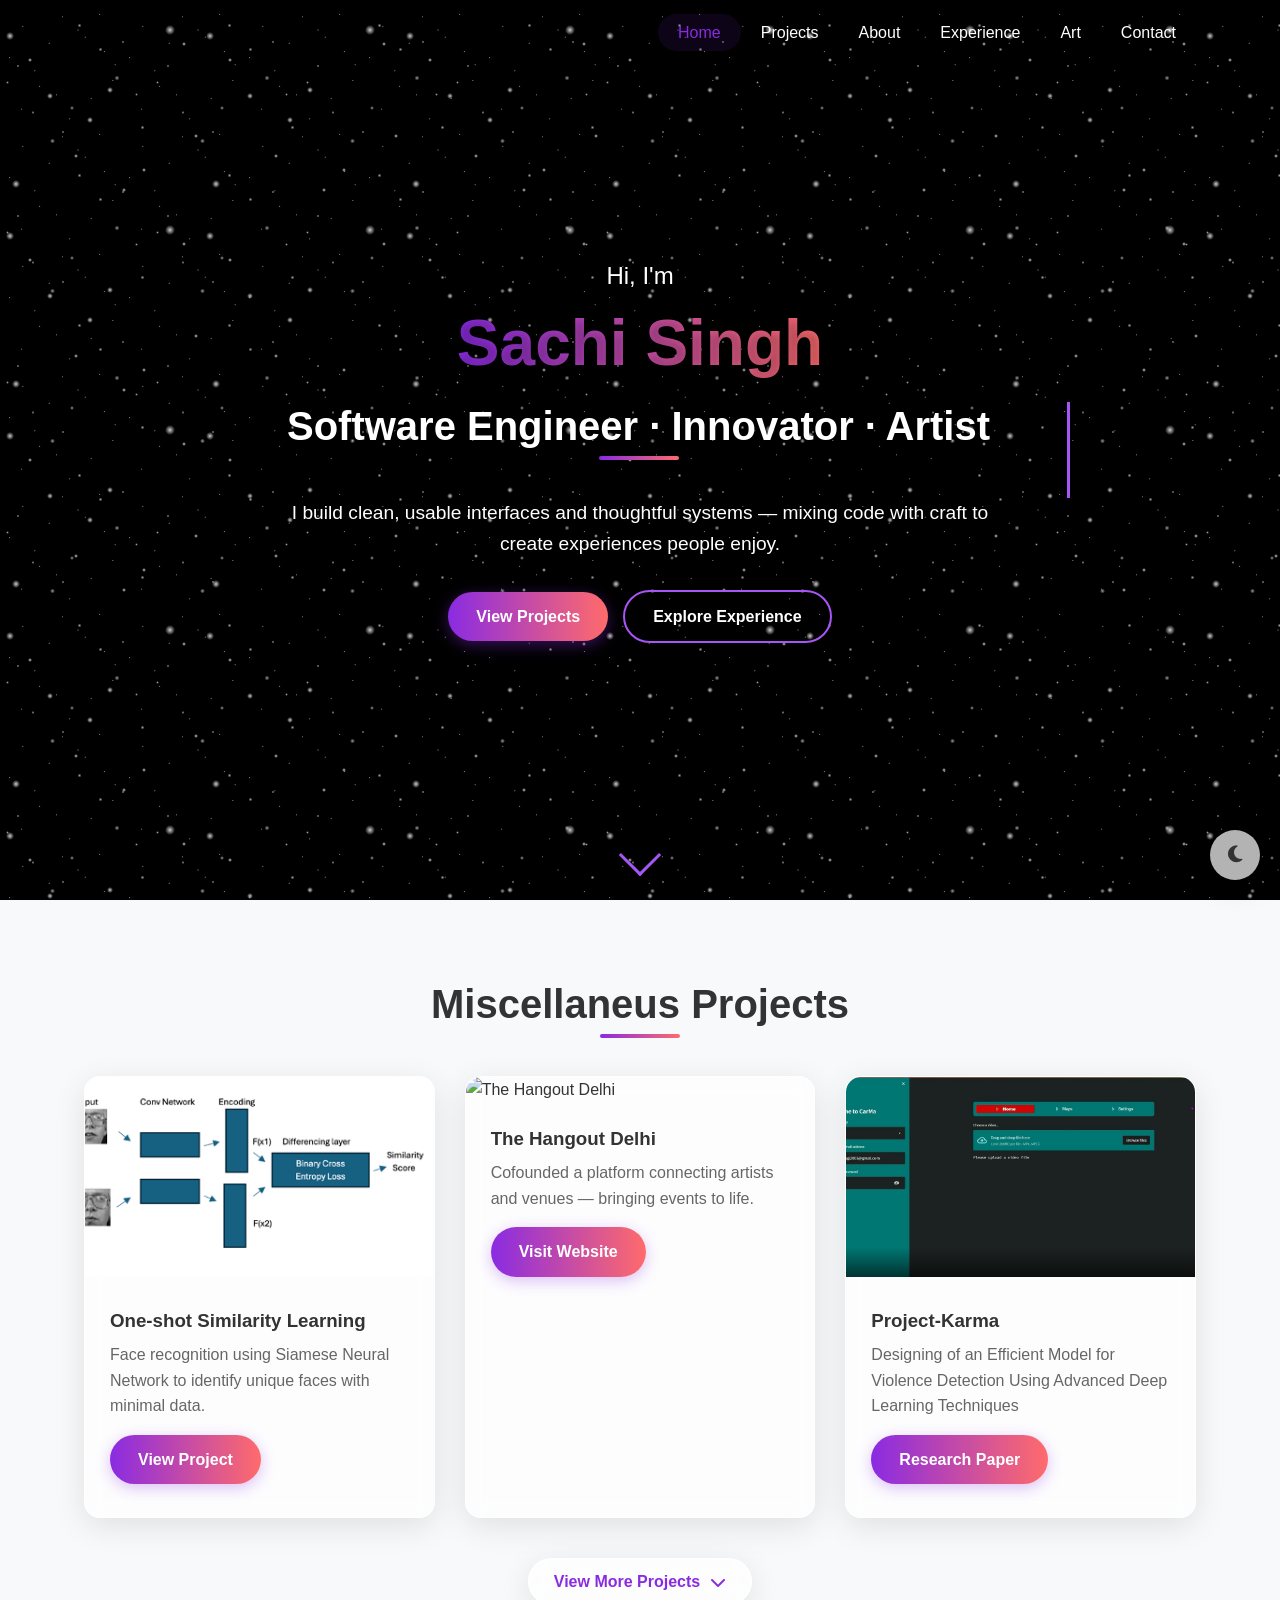
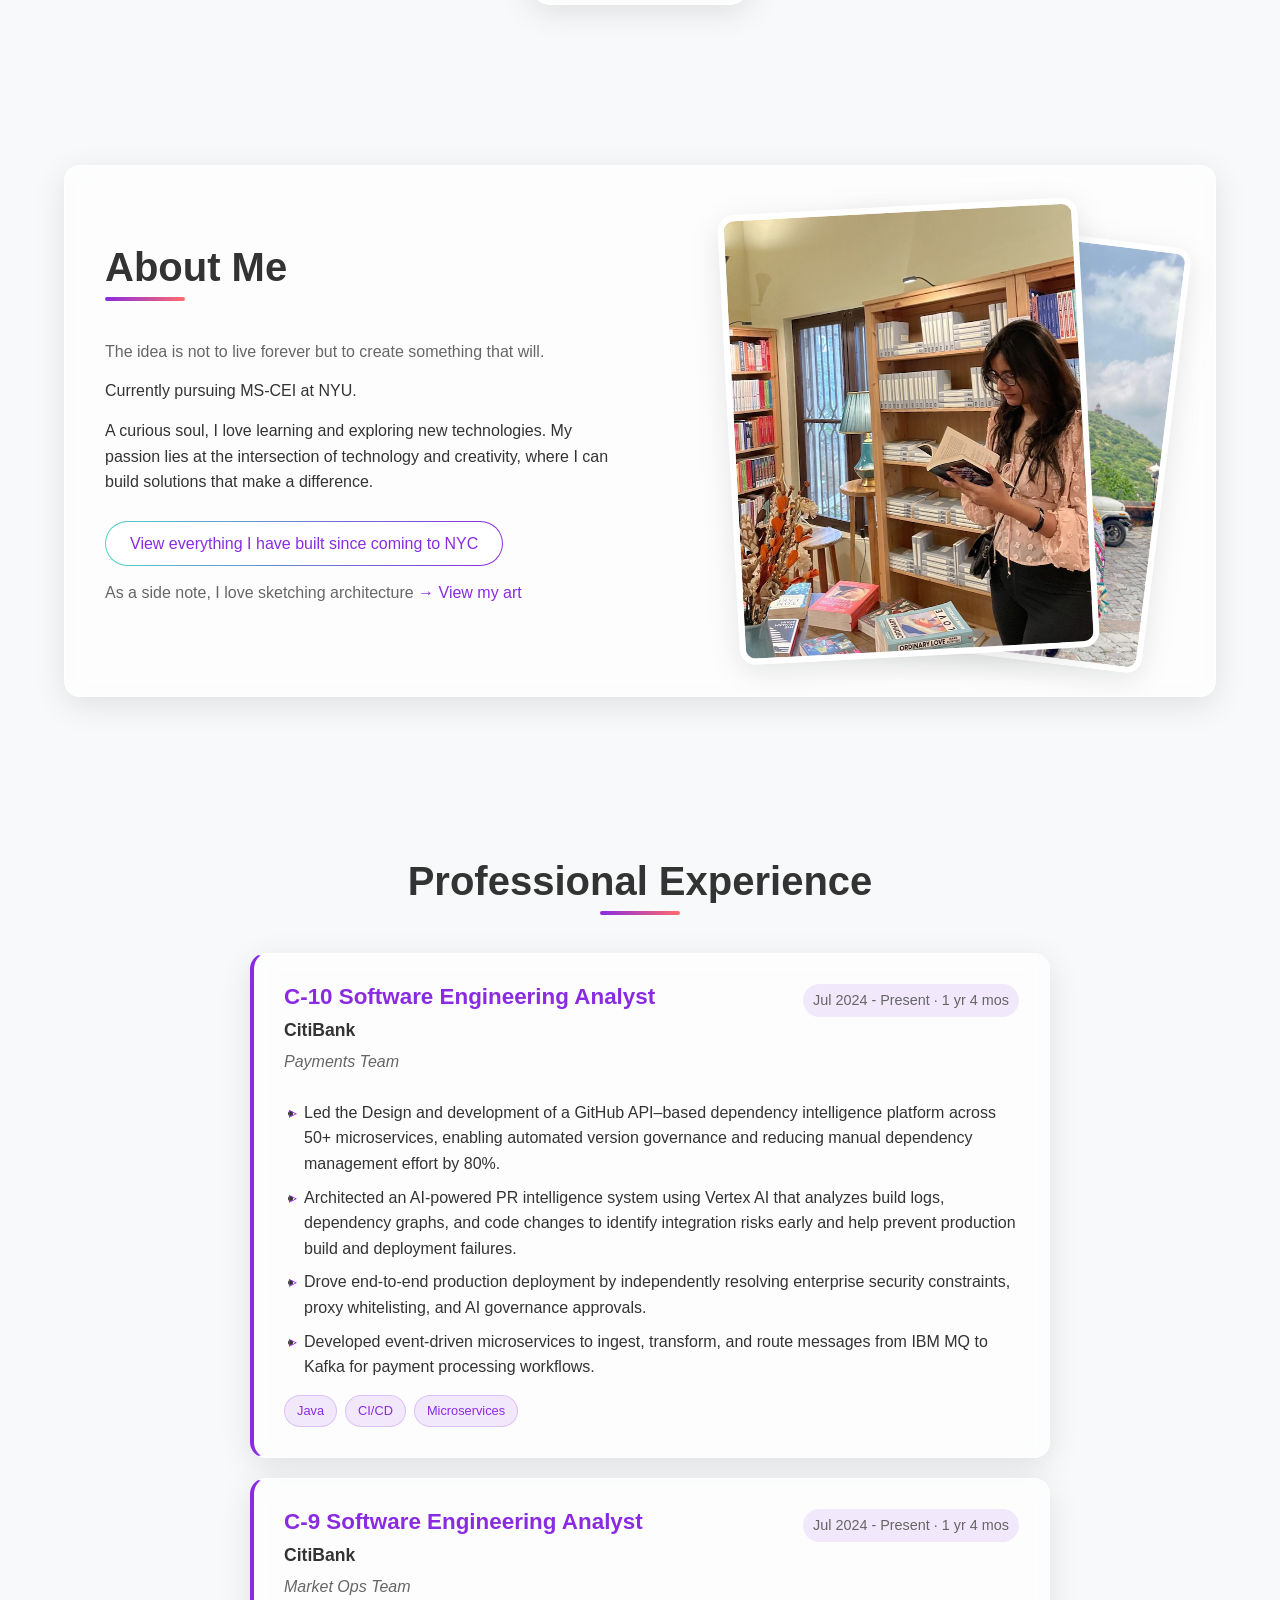
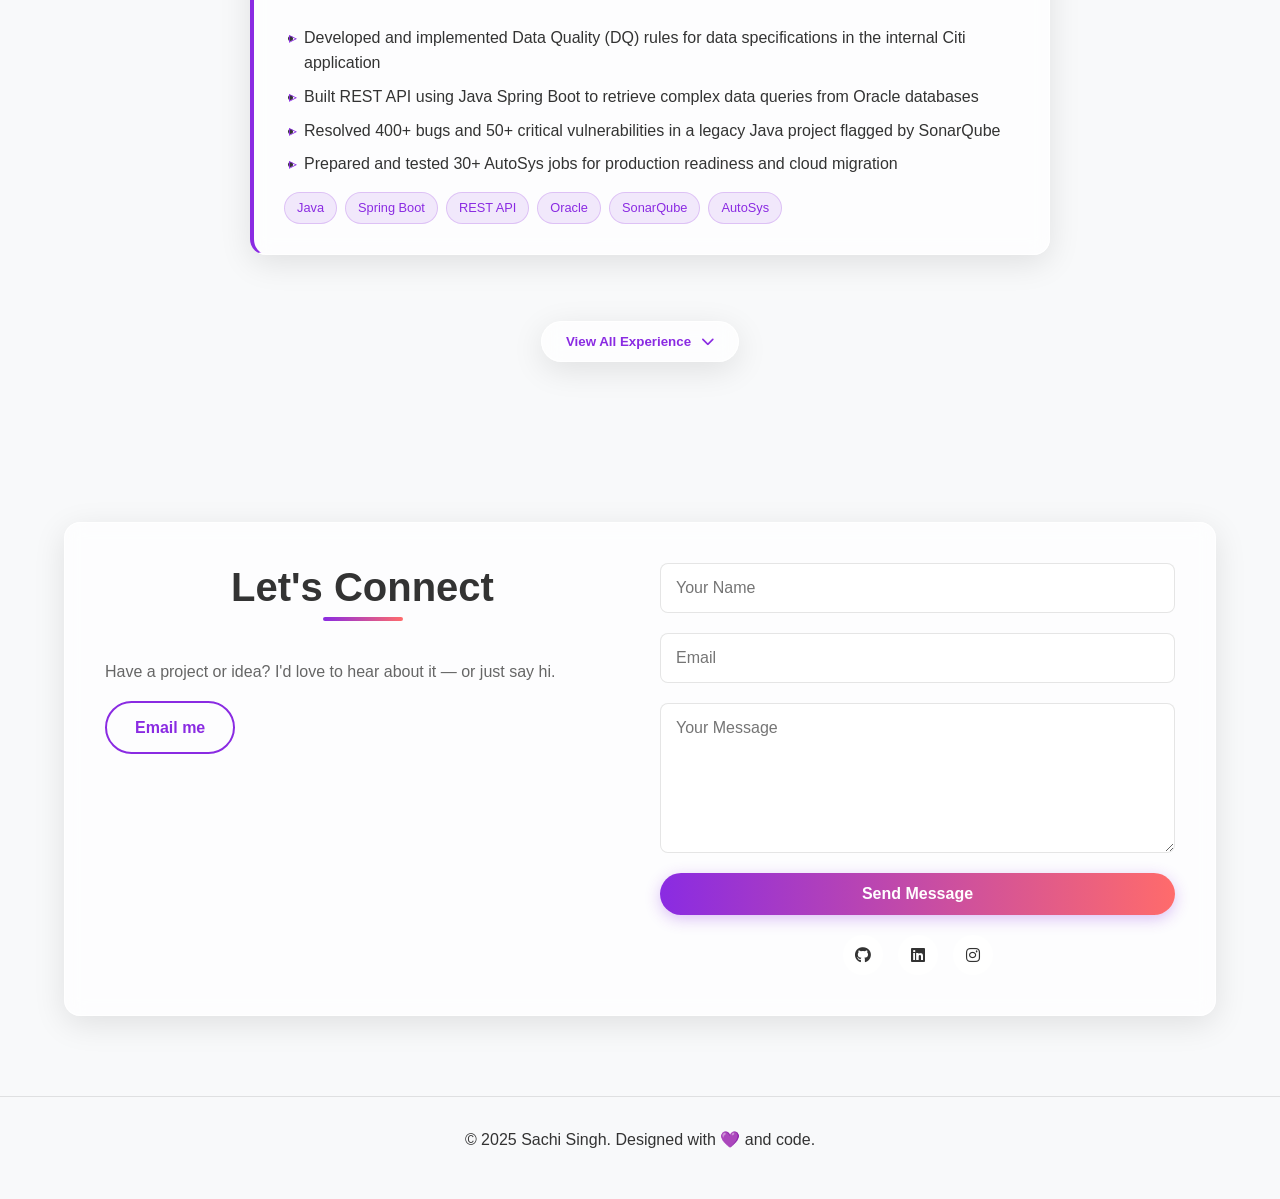
==== index.html @ 417176a1 "About photos: remove shuffle Co-Authored-By: Claude Opus 5.5 <noreply@anthropic.com> Claude-Session:" ====
<!DOCTYPE html>
<html lang="en">
<head>
  <meta charset="UTF-8" />
  <meta name="viewport" content="width=device-width, initial-scale=1.0" />
  <title>Sachi Singh | Portfolio</title>
  <link rel="stylesheet" href="https://cdnjs.cloudflare.com/ajax/libs/font-awesome/6.4.0/css/all.min.css" />
  <style>/* Base Styles */
    :root {
        --primary: #8a2be2;
        --primary-light: #a855f7;
        --secondary: #ff6b6b;
        --secondary-light: #ff8e8e;
        --light: #ffffff;
        --light-gray: #f8f9fa;
        --gray: #6c757d;
        --dark: #343a40;
        --darker: #212529;
        --glass: rgba(255, 255, 255, 0.7);
        --glass-border: rgba(255, 255, 255, 0.9);
        --shadow: 0 8px 32px rgba(0, 0, 0, 0.1);
        --text: #333333;
        --text-light: #666666;
      }
      
      * {
        margin: 0;
        padding: 0;
        box-sizing: border-box;
        font-family: 'Segoe UI', Tahoma, Geneva, Verdana, sans-serif;
      }
      
      html {
        scroll-behavior: smooth;
      }
      
      body {
        background-color: var(--light-gray);
        color: var(--text);
        line-height: 1.6;
        overflow-x: hidden;
        transition: background-color 0.5s ease;
      }
      
      .container {
        width: 90%;
        max-width: 1200px;
        margin: 0 auto;
        padding: 0 20px;
      }
      
      .section {
        padding: 80px 0;
      }
      
      h1, h2, h3 {
        font-weight: 700;
        line-height: 1.2;
        margin-bottom: 1rem;
      }
      
      h1 {
        font-size: 3.5rem;
      }
      
      h2 {
        font-size: 2.5rem;
        text-align: center;
        margin-bottom: 3rem;
        position: relative;
      }
      
      h2::after {
        content: '';
        position: absolute;
        bottom: -10px;
        left: 50%;
        transform: translateX(-50%);
        width: 80px;
        height: 4px;
        background: linear-gradient(90deg, var(--primary), var(--secondary));
        border-radius: 2px;
      }
      
      p {
        margin-bottom: 1rem;
      }
      
      .muted {
        color: var(--text-light);
      }
      
      .small {
        font-size: 1rem;
      }
      
      .short {
        max-width: 600px;
      }
      
      .highlight {
        color: var(--primary);
        background: linear-gradient(90deg, var(--primary), var(--secondary));
        -webkit-background-clip: text;
        -webkit-text-fill-color: transparent;
      }
      
      .glass {
        background: var(--glass);
        backdrop-filter: blur(10px);
        border: 1px solid var(--glass-border);
        border-radius: 16px;
        box-shadow: var(--shadow);
      }
      
      /* Buttons */
      .btn {
        display: inline-block;
        padding: 12px 28px;
        border-radius: 50px;
        text-decoration: none;
        font-weight: 600;
        transition: all 0.3s ease;
        cursor: pointer;
        border: none;
        font-size: 1rem;
        text-align: center;
      }
      
      .btn-primary {
        background: linear-gradient(90deg, var(--primary), var(--secondary));
        color: white;
        box-shadow: 0 4px 15px rgba(138, 43, 226, 0.3);
      }
      
      .btn-primary:hover {
        transform: translateY(-3px);
        box-shadow: 0 8px 20px rgba(138, 43, 226, 0.4);
      }
      
      .btn-outline {
        background: transparent;
        color: var(--primary);
        border: 2px solid var(--primary);
      }
      
      .btn-outline:hover {
        background: var(--primary);
        color: white;
        transform: translateY(-3px);
      }
      
      .glow {
        position: relative;
        overflow: hidden;
      }
      
      .glow::before {
        content: '';
        position: absolute;
        top: 0;
        left: -100%;
        width: 100%;
        height: 100%;
        background: linear-gradient(90deg, transparent, rgba(255, 255, 255, 0.4), transparent);
        transition: left 0.5s;
      }
      
      .glow:hover::before {
        left: 100%;
      }
      
      /* Navbar */
      .navbar {
        position: fixed;
        top: 0;
        left: 0;
        width: 100%;
        z-index: 1000;
        padding: 20px 0;
        transition: all 0.3s ease;
        background: white
        backdrop-filter: blur(10px);
      }
      
      .navbar.scrolled {
        background: rgba(255, 255, 255, 0.95);
        padding: 15px 0;
        box-shadow: 0 5px 20px rgba(0, 0, 0, 0.1);
      }
      
      .navbar-container {
        display: flex;
        justify-content: flex-end;
        align-items: center;
      }
      
      .nav-menu {
        display: flex;
        list-style: none;
      }
      
      .nav-link {
        color: white;
        text-decoration: none;
        padding: 10px 20px;
        border-radius: 50px;
        transition: all 0.3s ease;
        font-weight: 500;
      }
      
      .nav-link:hover, .nav-link.active {
        color: var(--primary);
        background: rgba(138, 43, 226, 0.1);
      }
      
      .hamburger {
        display: none;
        background: none;
        border: none;
        color: var(--text);
        font-size: 1.5rem;
        cursor: pointer;
      }
      
      /* Hero Section with Starry Background */
      .hero {
        height: 100vh;
        display: flex;
        align-items: center;
        justify-content: center;
        position: relative;
        overflow: hidden;
        background: black;
        color: white;
      }
      
      /* Stars container */
      .stars {
        position: absolute;
        top: 0;
        left: 0;
        width: 100%;
        height: 100%;
        z-index: 1;
        pointer-events: none;
      }
      
      /* Star layers for depth */
      .stars-1, .stars-2, .stars-3 {
        position: absolute;
        top: 0;
        left: 0;
        width: 100%;
        height: 100%;
        background-repeat: repeat;
        background-position: 0 0;
      }
      
      /* Layer 1 - Large stars, slow drift */
      .stars-1 {
        background-image: 
          radial-gradient(2px 2px at 15% 30%, #fff, rgba(0,0,0,0)),
          radial-gradient(3px 3px at 45% 60%, #fff, rgba(0,0,0,0)),
          radial-gradient(2px 2px at 72% 85%, #fff, rgba(0,0,0,0)),
          radial-gradient(4px 4px at 8% 92%, #fff, rgba(0,0,0,0)),
          radial-gradient(2px 2px at 92% 22%, #fff, rgba(0,0,0,0)),
          radial-gradient(3px 3px at 55% 45%, #fff, rgba(0,0,0,0)),
          radial-gradient(2px 2px at 38% 78%, #fff, rgba(0,0,0,0)),
          radial-gradient(5px 5px at 85% 15%, #fff, rgba(0,0,0,0)),
          radial-gradient(2px 2px at 62% 95%, #fff, rgba(0,0,0,0)),
          radial-gradient(3px 3px at 25% 48%, #fff, rgba(0,0,0,0)),
          radial-gradient(2px 2px at 98% 68%, #fff, rgba(0,0,0,0)),
          radial-gradient(4px 4px at 5% 18%, #fff, rgba(0,0,0,0));
        background-size: 200px 200px;
        animation: drift 60s linear infinite;
        opacity: 0.8;
      }
      
      /* Layer 2 - Medium stars, opposite drift */
      .stars-2 {
        background-image: 
          radial-gradient(1.5px 1.5px at 22% 75%, #fff, rgba(0,0,0,0)),
          radial-gradient(2px 2px at 67% 33%, #fff, rgba(0,0,0,0)),
          radial-gradient(1.5px 1.5px at 42% 88%, #fff, rgba(0,0,0,0)),
          radial-gradient(2.5px 2.5px at 78% 52%, #fff, rgba(0,0,0,0)),
          radial-gradient(1.5px 1.5px at 12% 44%, #fff, rgba(0,0,0,0)),
          radial-gradient(2px 2px at 53% 17%, #fff, rgba(0,0,0,0)),
          radial-gradient(1.5px 1.5px at 91% 63%, #fff, rgba(0,0,0,0)),
          radial-gradient(2.5px 2.5px at 35% 94%, #fff, rgba(0,0,0,0)),
          radial-gradient(1.5px 1.5px at 82% 28%, #fff, rgba(0,0,0,0)),
          radial-gradient(2px 2px at 48% 72%, #fff, rgba(0,0,0,0)),
          radial-gradient(1.5px 1.5px at 5% 55%, #fff, rgba(0,0,0,0)),
          radial-gradient(2px 2px at 95% 85%, #fff, rgba(0,0,0,0));
        background-size: 150px 150px;
        animation: driftReverse 80s linear infinite;
        opacity: 0.6;
      }
      
      /* Layer 3 - Tiny stars, twinkling */
      .stars-3 {
        background-image: 
          radial-gradient(1px 1px at 65% 25%, #fff, rgba(0,0,0,0)),
          radial-gradient(1px 1px at 33% 72%, #fff, rgba(0,0,0,0)),
          radial-gradient(1px 1px at 87% 43%, #fff, rgba(0,0,0,0)),
          radial-gradient(1px 1px at 18% 91%, #fff, rgba(0,0,0,0)),
          radial-gradient(1px 1px at 52% 14%, #fff, rgba(0,0,0,0)),
          radial-gradient(1px 1px at 94% 67%, #fff, rgba(0,0,0,0)),
          radial-gradient(1px 1px at 41% 36%, #fff, rgba(0,0,0,0)),
          radial-gradient(1px 1px at 76% 82%, #fff, rgba(0,0,0,0)),
          radial-gradient(1px 1px at 29% 59%, #fff, rgba(0,0,0,0)),
          radial-gradient(1px 1px at 83% 12%, #fff, rgba(0,0,0,0)),
          radial-gradient(1px 1px at 8% 48%, #fff, rgba(0,0,0,0)),
          radial-gradient(1px 1px at 58% 99%, #fff, rgba(0,0,0,0)),
          radial-gradient(1px 1px at 71% 31%, #fff, rgba(0,0,0,0)),
          radial-gradient(1px 1px at 96% 54%, #fff, rgba(0,0,0,0)),
          radial-gradient(1px 1px at 47% 79%, #fff, rgba(0,0,0,0)),
          radial-gradient(1px 1px at 19% 22%, #fff, rgba(0,0,0,0));
        background-size: 120px 120px;
        animation: twinkle 3s ease-in-out infinite alternate, drift 100s linear infinite;
        opacity: 0.5;
      }
      
      /* Drift animations */
      @keyframes drift {
        from {
          background-position: 0 0;
        }
        to {
          background-position: 200px 200px;
        }
      }
      
      @keyframes driftReverse {
        from {
          background-position: 0 0;
        }
        to {
          background-position: -150px -150px;
        }
      }
      
      @keyframes twinkle {
        0% {
          opacity: 0.3;
        }
        100% {
          opacity: 0.9;
        }
      }
      
      .hero-inner {
        text-align: center;
        position: relative;
        z-index: 3;
        max-width: 900px;
        color: white;
      }
      
      .hero-sub {
        font-size: 1.5rem;
        margin-bottom: 10px;
        opacity: 0;
        animation: fadeInUp 1s ease 0.5s forwards;
        color: white;
        text-shadow: 0 2px 10px rgba(0, 0, 0, 0.3);
      }
      
      .hero-title {
        font-size: 4rem;
        margin-bottom: 20px;
        opacity: 0;
        animation: fadeInUp 1s ease 0.8s forwards;
        color: white;
        text-shadow: 0 2px 10px rgba(0, 0, 0, 0.3);
      }
      
      .hero-desc {
        font-size: 1.2rem;
        max-width: 700px;
        margin: 0 auto 30px;
        opacity: 0;
        animation: fadeInUp 1s ease 1.1s forwards;
        color: white;
        text-shadow: 0 2px 10px rgba(0, 0, 0, 0.3);
      }
      
      .hero-actions {
        display: flex;
        gap: 15px;
        align-items: center;
        justify-content: center;
        margin-top: 30px;
        opacity: 0;
        animation: fadeInUp 1s ease 1.4s forwards;
      }
      
      .typewriter {
        overflow: hidden;
        border-right: 3px solid var(--primary-light);
        white-space: nowrap;
        margin: 0 auto;
        animation: typing 3.5s steps(40, end), blink-caret 0.75s step-end infinite;
      }
      
      @keyframes typing {
        from { width: 0 }
        to { width: 100% }
      }
      
      @keyframes blink-caret {
        from, to { border-color: transparent }
        50% { border-color: var(--primary-light) }
      }
      
      @keyframes fadeInUp {
        from {
          opacity: 0;
          transform: translateY(30px);
        }
        to {
          opacity: 1;
          transform: translateY(0);
        }
      }
      
      .scroll-arrow {
        position: absolute;
        bottom: 30px;
        left: 50%;
        transform: translateX(-50%);
        z-index: 3;
        animation: bounce 2s infinite;
      }
      
      .arrow {
        width: 30px;
        height: 30px;
        border-right: 3px solid var(--primary-light);
        border-bottom: 3px solid var(--primary-light);
        transform: rotate(45deg);
      }
      
      @keyframes bounce {
        0%, 20%, 50%, 80%, 100% {
          transform: translateY(0) translateX(-50%);
        }
        40% {
          transform: translateY(-10px) translateX(-50%);
        }
        60% {
          transform: translateY(-5px) translateX(-50%);
        }
      }
      
      /* Sparkles */
      .sparkle {
        position: absolute;
        width: 6px;
        height: 6px;
        background-color: var(--primary-light);
        border-radius: 50%;
        pointer-events: none;
        opacity: 0;
        box-shadow: 0 0 10px 2px var(--primary-light);
        z-index: 2;
      }
      
      .sparkle.trail {
        width: 4px;
        height: 4px;
        opacity: 0.7;
        transition: all 0.3s ease;
      }
      
      /* Experience Section */
      .experience-section {
        padding: 80px 0;
      }
      
      .experience-container {
        max-width: 800px;
        margin: 0 auto;
      }
      
      .experience-card {
        padding: 30px;
        margin-bottom: 20px;
        transition: all 0.4s ease;
        border-left: 4px solid transparent;
      }
      
      .experience-card.active {
        border-left-color: var(--primary);
        transform: translateX(10px);
      }
      
      .experience-card.hidden {
        max-height: 0;
        opacity: 0;
        overflow: hidden;
        margin-bottom: 0;
        padding-top: 0;
        padding-bottom: 0;
        transform: translateY(-20px);
      }
      
      .experience-header {
        display: flex;
        justify-content: space-between;
        align-items: flex-start;
        margin-bottom: 15px;
      }
      
      .experience-title {
        font-size: 1.4rem;
        margin-bottom: 5px;
        color: var(--primary);
      }
      
      .experience-company {
        font-weight: 600;
        font-size: 1.1rem;
        margin-bottom: 5px;
      }
      
      .experience-date {
        color: var(--text-light);
        font-size: 0.9rem;
        background: rgba(138, 43, 226, 0.1);
        padding: 5px 10px;
        border-radius: 20px;
        white-space: nowrap;
      }
      
      .experience-team {
        font-style: italic;
        color: var(--text-light);
        margin-bottom: 10px;
      }
      
      .experience-details {
        margin-top: 15px;
      }
      
      .experience-details ul {
        padding-left: 20px;
        margin-bottom: 15px;
      }
      
      .experience-details li {
        margin-bottom: 8px;
        position: relative;
      }
      
      .experience-details li::before {
        content: '▹';
        position: absolute;
        left: -15px;
        color: var(--primary);
      }
      
      .experience-skills {
        display: flex;
        flex-wrap: wrap;
        gap: 8px;
        margin-top: 15px;
      }
      
      .skill-tag {
        background: rgba(138, 43, 226, 0.1);
        color: var(--primary);
        padding: 5px 12px;
        border-radius: 20px;
        font-size: 0.8rem;
        font-weight: 500;
        border: 1px solid rgba(138, 43, 226, 0.2);
      }
      
      /* Expand Button */
      .expand-container {
        text-align: center;
        margin-top: 40px;
      }
      
      .expand-btn {
        display: inline-flex;
        align-items: center;
        gap: 10px;
        background: var(--glass);
        backdrop-filter: blur(10px);
        border: 1px solid var(--glass-border);
        border-radius: 50px;
        padding: 12px 24px;
        color: var(--primary);
        font-weight: 600;
        cursor: pointer;
        transition: all 0.3s ease;
        box-shadow: var(--shadow);
      }
      
      .expand-btn:hover {
        transform: translateY(-3px);
        box-shadow: 0 10px 25px rgba(0, 0, 0, 0.15);
      }
      
      .expand-btn i {
        transition: transform 0.3s ease;
      }
      
      .expand-btn.expanded i {
        transform: rotate(180deg);
      }
      
      /* About Section */
      .about-grid {
        display: grid;
        grid-template-columns: 1fr 1fr;
        gap: 40px;
        align-items: center;
        padding: 40px;
      }
      
      .about-text h2 {
        text-align: left;
      }
      
      .about-text h2::after {
        left: 0;
        transform: none;
      }
      
      .skills {
        display: flex;
        flex-wrap: wrap;
        gap: 10px;
        margin-top: 20px;
      }
      
      .about-image {
        text-align: center;
      }
      
      .about-text p { margin-bottom: 14px; }
      .about-actions { margin-top: 26px; }
      .about-nyc { margin-top: 0 !important; color: var(--primary) !important; }
      .about-art { margin-top: 14px; }
      /* fanned photo stack */
      .photo-stack {
        position: relative;
        width: min(100%, 360px);
        aspect-ratio: 4 / 5;
        margin: 0 auto;
      }
      .photo-stack img {
        position: absolute; inset: 0;
        width: 100%; height: 100%; max-width: none;
        object-fit: cover;
        border-radius: 18px;
        border: 6px solid #fff;
        box-shadow: 0 18px 40px -18px rgba(40, 20, 80, .45);
        transform-origin: 50% 90%;
        transition: transform .6s cubic-bezier(.2,.8,.2,1), opacity .4s ease;
      }
      .photo-stack img:nth-last-child(1) { z-index: 3; transform: rotate(-3deg); }
      .photo-stack img:nth-last-child(2) { z-index: 2; transform: translateX(16%) rotate(7deg) scale(.95); }
      .photo-stack img:nth-last-child(3) { z-index: 1; transform: translateX(28%) rotate(14deg) scale(.9); }
      .photo-stack img:nth-last-child(n+4) { opacity: 0; }
      .photo-stack:hover img:nth-last-child(1) { transform: rotate(-1deg) translateY(-4px); }
      #about { overflow-x: clip; }
      @media (max-width: 768px) {
        .photo-stack { width: 72%; margin-left: 8%; }
        .photo-stack img:nth-last-child(2) { transform: translateX(12%) rotate(6deg) scale(.95); }
        .photo-stack img:nth-last-child(3) { transform: translateX(20%) rotate(11deg) scale(.9); }
      }
      @media (prefers-reduced-motion: reduce) { .photo-stack img { transition: none; } }
      .about-image img {
        width: 100%;
        max-width: 400px;
        border-radius: 16px;
        box-shadow: var(--shadow);
      }
      
      /* Projects Section */
      .projects-grid {
        display: grid;
        grid-template-columns: repeat(auto-fill, minmax(350px, 1fr));
        gap: 30px;
        margin-bottom: 40px;
      }
      
      .project-card {
        border-radius: 16px;
        overflow: hidden;
        transition: transform 0.3s ease;
      }
      
      .project-card:hover {
        transform: translateY(-10px);
      }
      
      .project-card img {
        width: 100%;
        height: 200px;
        object-fit: cover;
      }
      
      .project-body {
        padding: 25px;
      }
      
      .project-body h3 {
        margin-bottom: 10px;
      }
      
      .project-card.hidden {
        display: none;
      }
      
      .projects-actions {
        display: flex;
        flex-wrap: wrap;
        justify-content: center;
        align-items: center;
        gap: 16px 20px;
        margin-top: 8px;
      }
      /* same white + purple pill as "View More Projects", with a multicolour outline */
      .nyc-btn {
        display: inline-flex;
        align-items: center;
        gap: 10px;
        padding: 12px 24px;
        border-radius: 50px;
        color: var(--primary);
        font-weight: 400;
        text-decoration: none;
        border: 1.5px solid transparent;
        background:
          linear-gradient(#fff, #fff) padding-box,
          linear-gradient(90deg, #8a2be2, #ff6b9d, #ff8a5c, #ffc94d, #4fd1c5, #8a2be2) border-box;
        background-size: 100% 100%, 300% 100%;
        box-shadow: var(--shadow);
        transition: transform .3s ease, box-shadow .3s ease;
        animation: rainbowEdge 6s linear infinite;
      }
      .projects-actions .expand-btn { font-family: inherit; font-size: 1rem; font-weight: 600; line-height: 1.2; padding: 12px 24px; }
      .projects-actions .expand-btn { border: 2px solid var(--glass-border); }
      .nyc-btn .short { display: none; }
      .about-nyc { margin-top: 24px; font-size: 1rem; line-height: 1.2; font-weight: 400; box-shadow: none; color: #222;
        background: linear-gradient(#fff, #fff) padding-box, linear-gradient(90deg, #4fd1c5, #8a2be2, #d65db1, #4fd1c5) border-box;
        background-size: 100% 100%, 300% 100%; }
      .about-nyc:hover { color: var(--primary); }
      @media (max-width: 520px) { .nyc-btn .long { display: none; } .nyc-btn .short { display: inline; } }
      .nyc-btn:hover { transform: translateY(-3px); box-shadow: 0 10px 25px rgba(138, 43, 226, .18); }
      .nyc-btn i { transition: transform .2s ease; }
      .nyc-btn:hover i { transform: translateX(4px); }
      @keyframes rainbowEdge { to { background-position: 0 0, 300% 0; } }
      @media (prefers-reduced-motion: reduce) { .nyc-btn { animation: none; } }
      
      /* Contact Section */
      .contact-grid {
        display: grid;
        grid-template-columns: 1fr 1fr;
        gap: 40px;
        padding: 40px;
      }
      
      .contact-form {
        display: flex;
        flex-direction: column;
        gap: 20px;
      }
      
      .contact-form input,
      .contact-form textarea {
        padding: 15px;
        border-radius: 8px;
        border: 1px solid rgba(0, 0, 0, 0.1);
        background: rgba(255, 255, 255, 0.7);
        color: var(--text);
        font-size: 1rem;
        transition: all 0.3s ease;
      }
      
      .contact-form input:focus,
      .contact-form textarea:focus {
        outline: none;
        border-color: var(--primary);
        box-shadow: 0 0 0 2px rgba(138, 43, 226, 0.2);
      }
      
      .contact-form textarea {
        min-height: 150px;
        resize: vertical;
      }
      
      .socials {
        display: flex;
        gap: 15px;
        justify-content: center;
      }
      
      .socials a {
        display: flex;
        align-items: center;
        justify-content: center;
        width: 40px;
        height: 40px;
        border-radius: 50%;
        background: var(--glass);
        color: var(--text);
        text-decoration: none;
        transition: all 0.3s ease;
      }
      
      .socials a:hover {
        background: var(--primary);
        color: white;
        transform: translateY(-3px);
      }
      
      /* Footer */
      .footer {
        padding: 30px 0;
        text-align: center;
        border-top: 1px solid rgba(0, 0, 0, 0.1);
      }
      
      /* Theme Toggle */
      .theme-toggle {
        position: fixed;
        bottom: 20px;
        right: 20px;
        width: 50px;
        height: 50px;
        border-radius: 50%;
        background: var(--glass);
        backdrop-filter: blur(10px);
        display: flex;
        align-items: center;
        justify-content: center;
        cursor: pointer;
        box-shadow: var(--shadow);
        z-index: 1000;
        transition: all 0.3s ease;
      }
      
      .theme-toggle:hover {
        transform: scale(1.1);
      }
      
      .theme-toggle i {
        font-size: 1.2rem;
        color: var(--text);
      }
      
      /* Button overrides for hero section */
      .hero .btn-outline {
        color: white;
        border: 2px solid var(--primary-light);
      }
      
      .hero .btn-outline:hover {
        background: var(--primary-light);
        color: white;
      }
      
      .hero .btn-primary {
        background: linear-gradient(90deg, var(--primary), var(--secondary));
        box-shadow: 0 4px 15px rgba(138, 43, 226, 0.4);
      }
      
      /* Responsive */
      @media (max-width: 992px) {
        h1 {
          font-size: 3rem;
        }
        
        .hero-title {
          font-size: 3rem;
        }
        
        .about-grid,
        .contact-grid {
          grid-template-columns: 1fr;
        }
        
        .about-text h2 {
          text-align: center;
        }
        
        .about-text h2::after {
          left: 50%;
          transform: translateX(-50%);
        }
      }
      
      @media (max-width: 768px) {
        .hamburger {
          display: block;
        }
        
        .nav-menu {
          position: fixed;
          top: 70px;
          right: -100%;
          flex-direction: column;
          background: rgba(255, 255, 255, 0.95);
          width: 100%;
          text-align: center;
          transition: 0.3s;
          box-shadow: 0 10px 27px rgba(0, 0, 0, 0.05);
          padding: 20px 0;
          border-radius: 0 0 16px 16px;
        }
        
        .nav-menu.active {
          right: 0;
        }
        
        .nav-link {
          display: block;
          margin: 10px 0;
          padding: 15px;
        }
        
        .hero-title {
          font-size: 2.5rem;
        }
        
        .hero-actions {
          flex-direction: column;
        }
        
        .projects-grid {
          grid-template-columns: 1fr;
        }
      
        .experience-header {
          flex-direction: column;
          align-items: flex-start;
        }
        
        .experience-date {
          margin-top: 10px;
        }
      }
      
      @media (max-width: 576px) {
        h1 {
          font-size: 2.5rem;
        }
        
        .hero-title {
          font-size: 2rem;
        }
        
        .hero-sub {
          font-size: 1.2rem;
        }
        
        .hero-desc {
          font-size:a 1rem;
        }
        
        .about-grid,
        .contact-grid {
          padding: 25px;
        }
        
        .experience-card {
          padding: 20px;
        }
      }</style>
</head>

<body>
  <!-- Theme Toggle -->
  <div class="theme-toggle" id="themeToggle">
    <i class="fas fa-moon"></i>
  </div>

  <!-- Navbar -->
  <nav class="navbar">
    <div class="container navbar-container">
      <button class="hamburger" id="hamburger" aria-label="Open navigation"><i class="fas fa-bars"></i></button>
      <ul class="nav-menu" id="nav-menu" role="menubar">
        <li role="none"><a role="menuitem" href="#home" class="nav-link active">Home</a></li>
        <li role="none"><a role="menuitem" href="#projects" class="nav-link">Projects</a></li>
        <li role="none"><a role="menuitem" href="#about" class="nav-link">About</a></li>
        <li role="none"><a role="menuitem" href="#experience" class="nav-link">Experience</a></li>
        <li role="none"><a role="menuitem" href="art/gallery.html" class="nav-link" target="_blank">Art</a></li>
        <li role="none"><a role="menuitem" href="#contact" class="nav-link">Contact</a></li>
      </ul>
    </div>
  </nav>

  <!-- Hero Section -->
  <section id="home" class="hero">
    <div class="stars">
      <div class="stars-1"></div>
      <div class="stars-2"></div>
      <div class="stars-3"></div>
    </div>

    <div class="hero-inner container">
      <p class="hero-sub">Hi, I'm</p>
      <h1 class="hero-title"><span class="highlight">Sachi Singh</span></h1>
      <div class="typewriter">
        <h2 class="hero-subtitle">Software Engineer · Innovator · Artist</h2>
      </div>
      <p class="hero-desc muted">I build clean, usable interfaces and thoughtful systems — mixing code with craft to create experiences people enjoy.</p>

      <div class="hero-actions">
        <a href="#projects" class="btn btn-primary glow">View Projects</a>
        <a href="#experience" class="btn btn-outline">Explore Experience</a>
      </div>
    </div>

    <div class="scroll-arrow" aria-hidden="true">
      <div class="arrow"></div>
    </div>
  </section>

  <!-- Projects Section -->
  <section id="projects" class="section">
    <div class="container">
      <h2>Miscellaneus Projects</h2>
      <div class="projects-grid" id="projectsGrid">
        <!-- Featured Projects (Always Visible) -->
        <div class="project-card glass">
          <img src="photos/335685663-f01d84a8-a32f-489f-945b-c4307ad84577.png" alt="One-shot Similarity Learning" />
          <div class="project-body">
            <h3>One-shot Similarity Learning</h3>
            <p class="small muted">Face recognition using Siamese Neural Network to identify unique faces with minimal data.</p>
            <a href="https://github.com/ssachis/One-shot-Similarity-learning" class="btn btn-primary glow" target="_blank" rel="noopener">View Project</a>
          </div>
        </div>

        <div class="project-card glass">
          <img src="photos/Screenshot 2025-10-23 at 3.43.28 PM.png" alt="The Hangout Delhi" />
          <div class="project-body">
            <h3>The Hangout Delhi</h3>
            <p class="small muted">Cofounded a platform connecting artists and venues — bringing events to life.</p>
            <a href="https://ssachis.github.io/TheHangoutDelhi/" class="btn btn-primary glow" target="_blank" rel="noopener">Visit Website</a>
          </div>
        </div>

        <div class="project-card glass">
          <img src="photos/carma.jpeg" alt="Project Karma" />
          <div class="project-body">
            <h3>Project-Karma</h3>
            <p class="small muted">Designing of an Efficient Model for Violence Detection Using Advanced Deep Learning Techniques</p>
            <a href="https://ieeexplore.ieee.org/document/10141720?" class="btn btn-primary glow" target="_blank" rel="noopener">Research Paper</a>
          </div>
        </div>

        <!-- Additional Projects (Hidden Initially) -->
              
        <div class="project-card glass hidden">
          <img src="photos/Screenshot 2026-08-09 at 9.19.45 PM.png" alt="SmartHQ" />
          <div class="project-body">
            <h3>SmartHQ</h3>
            <p class="small muted">An AI-powered bank statement analyzer that acts as a personal financial assistant, analyzing spending patterns and automatically building a personalized financial profile. </p>
            <a href="https://github.com/SomilMathur1411/bankstat/tree/ai_addition" class="btn btn-primary glow" target="_blank" rel="noopener">View Project</a>
          </div>
        </div>
     

        <div class="project-card glass hidden">
          <img src="photos/game.png" alt="Lets Play Game App" />
          <div class="project-body">
            <h3>Lets Play</h3>
            <p class="small muted">A Flutter-based game app with login, registry and games (Flappy Bird, Dino Runs, Arkanoid).</p>
            <a href="https://github.com/ssachis/lets-play" class="btn btn-primary glow" target="_blank" rel="noopener">View Project</a>
          </div>
        </div>
        <div class="project-card glass hidden">
          <img src="photos/202916670-b31ce850-4fea-459a-ae7a-23227b233eef.png" alt="Music Player" />
          <div class="project-body">
            <h3>Photo-sketch Synthesis</h3>
            <p class="small muted">Trained comparision btw cycle and pix2pix gans to generate photos from sketches.</p>
            <a href="https://github.com/ssachis/Photo-Sketch-Synthesis" class="btn btn-primary glow" target="_blank" rel="noopener">View Project</a>
          </div>
        </div>
  
        <div class="project-card glass hidden">
          <img src="photos/download (1).png" alt="Translator App" />
          <div class="project-body">
            <h3>Language Translator</h3>
            <p class="small muted">A Flutter mobile app that listens, translates and speaks — merging tech and accessibility.</p>
            <a href="https://github.com/ssachis/translator" class="btn btn-primary glow" target="_blank" rel="noopener">View App</a>
          </div>
        </div>
        <div class="project-card glass hidden">
          <img src="photos/Screenshot 2025-10-25 at 8.17.23 PM.png" alt="Music Player" />
          <div class="project-body">
            <h3>3d-Photo Gallery</h3>
            <p class="small muted">As the title says its a cool 3d gallery one of my first css projects.</p>
            <a href="https://ssachis.github.io/photo-gallery/" class="btn btn-primary glow" target="_blank" rel="noopener">View Project</a>
          </div>
        </div>
        <div class="project-card glass hidden">
          <img src="photos/music.png" alt="Music Player" />
          <div class="project-body">
            <h3>Music Player</h3>
            <p class="small muted">A music player App with splash screen, songs list, and player interface for seamless music experience.</p>
            <a href="https://github.com/ssachis/music-player" class="btn btn-primary glow" target="_blank" rel="noopener">View Project</a>
          </div>
        </div>
      </div>
      
      <!-- View More Projects Button -->
      <div class="projects-actions">
        <button class="expand-btn" id="projectsExpandBtn">
          View More Projects
          <i class="fas fa-chevron-down"></i>
        </button>
      </div>
    </div>
  </section>

  <!-- About Section -->
  <section id="about" class="section">
    <div class="container glass about-grid">
      <div class="about-text">
        <h2>About Me</h2>
        <p class="short muted">The idea is not to live forever but to create something that will.</p>
        <p>Currently pursuing MS-CEI at NYU.</p>
        <p>A curious soul, I love learning and exploring new technologies. My passion lies at the intersection of technology and creativity, where I can build solutions that make a difference.</p>
        

        <div class="about-actions">
          <a class="nyc-btn about-nyc" href="https://ssachis.github.io/NYC-projects/" target="_blank" rel="noopener">
            <span class="long">View everything I have built since coming to NYC</span><span class="short">Everything I've built in NYC</span>
          </a>
        </div>
        <!-- Simple art mention -->
        <p class="small muted about-art">
          As a side note, I love sketching architecture 
          <a href="art/gallery.html" target="_blank" style="color: var(--primary); text-decoration: none;">
            → View my art
          </a>
        </p>
      </div>

      <div class="about-image">
        <div class="photo-stack" id="photoStack">
          <img src="WhatsApp Image 2025-10-21 at 16.09.18 (1).jpeg" alt="Sachi smiling under a colourful umbrella at a hill fort" />
          <img src="photos/sachi-bookshop.jpg" alt="Sachi reading in a bookshop" />
        </div>
      </div>
    </div>
  </section>

  <!-- Experience Section -->
  <section id="experience" class="experience-section">
    <div class="container">
      <h2>Professional Experience</h2>
      <div class="experience-container">
        
        <!-- Citi Experience (Always Visible) -->
         <div class="experience-card glass active">
          <div class="experience-header">
            <div>
              <h3 class="experience-title">C-10 Software Engineering Analyst</h3>
              <div class="experience-company">CitiBank</div>
              <div class="experience-team">Payments Team </div>
            </div>
            <div class="experience-date">Jul 2024 - Present · 1 yr 4 mos</div>
          </div>
          <div class="experience-details">
            <ul>
              <li> Led the Design and development of a GitHub API–based dependency intelligence platform across 50+ microservices, enabling automated version governance and reducing manual dependency management effort by 80%. 
               </li>
               <li>  Architected an AI-powered PR intelligence system using Vertex AI that analyzes build logs, dependency graphs, and code changes to identify integration risks early and help prevent production build and deployment failures.
                </li>
               <li>  
                 Drove end-to-end production deployment by independently resolving enterprise security constraints, proxy whitelisting, and AI governance approvals. 
               </li><li> Developed event-driven microservices to ingest, transform, and route messages from IBM MQ to Kafka for payment processing workflows. 
               </li>
            </ul>
            <div class="experience-skills">
              <span class="skill-tag">Java</span>
              <span class="skill-tag">CI/CD</span>
              <span class="skill-tag">Microservices</span>
             
            </div>
          </div>
        </div>
        
        <div class="experience-card glass active">
          <div class="experience-header">
            <div>
              <h3 class="experience-title">C-9 Software Engineering Analyst</h3>
              <div class="experience-company">CitiBank</div>
              <div class="experience-team">Market Ops Team</div>
            </div>
            <div class="experience-date">Jul 2024 - Present · 1 yr 4 mos</div>
          </div>
          <div class="experience-details">
            <ul>
             
                  
              <li>Developed and implemented Data Quality (DQ) rules for data specifications in the internal Citi application</li>
              <li>Built REST API using Java Spring Boot to retrieve complex data queries from Oracle databases</li>
              <li>Resolved 400+ bugs and 50+ critical vulnerabilities in a legacy Java project flagged by SonarQube</li>
              <li>Prepared and tested 30+ AutoSys jobs for production readiness and cloud migration</li>
            </ul>
            <div class="experience-skills">
              <span class="skill-tag">Java</span>
              <span class="skill-tag">Spring Boot</span>
              <span class="skill-tag">REST API</span>
              <span class="skill-tag">Oracle</span>
              <span class="skill-tag">SonarQube</span>
              <span class="skill-tag">AutoSys</span>
            </div>
          </div>
        </div>
        
        <!-- TheHangoutDelhi Experience (Hidden Initially) -->
        <div class="experience-card glass hidden">
          <div class="experience-header">
            <div>
              <h3 class="experience-title">Co-Founder,Lead Designer & Developer </h3>
              <div class="experience-company">TheHangoutDelhi</div>
            </div>
            <div class="experience-date">Mar 2024 - Mar 2025 · 1 yr 1 mo</div>
          </div>
          <div class="experience-details">
            <ul>
              <li>Built an avenue to connect artists and authors with venues, curated one-of-a-kind events</li>
              <li>Developed creative experiences and artistic events that brought together diverse talent and audiences</li>
              <li>Desiged , Developed and deployed its website , managed its instagram page with 700+ followers</li>
              <li>Curated multiple events , collaborated with 15+ Artists and Authors at multiple brand avenues </li>
            </ul>
            <div class="experience-skills">
              <span class="skill-tag">Entrepreneurship</span>
              <span class="skill-tag">Community Building</span>
              <span class="skill-tag">Event Planning</span>
              <span class="skill-tag">Marketing</span>
            </div>
          </div>
        </div>
        
        <!-- Udayan Education Experience (Hidden Initially) -->
        <div class="experience-card glass hidden">
          <div class="experience-header">
            <div>
              <h3 class="experience-title">Project Lead</h3>
              <div class="experience-company">UDAYAN EDUCATION PRIVATE LIMITED</div>
            </div>
            <div class="experience-date">Sep 2023 - Feb 2024 · 6 mos</div>
          </div>
          <div class="experience-details">
            <ul>
              <li>Managed the redesign and development of the gofacademy.in website with a team of 4</li>
              <li>Created user-friendly dashboard for enquiry report analysis and exploration</li>
              <li>Led website design on Figma and oversaw front-end development</li>
              <li>Integrated templates with Django backend while maintaining system stability</li>
            </ul>
            <div class="experience-skills">
              <span class="skill-tag">Python</span>
              <span class="skill-tag">Django</span>
              <span class="skill-tag">Figma</span>
              <span class="skill-tag">Project Management</span>
              <span class="skill-tag">Team Leadership</span>
            </div>
          </div>
        </div>
        
        <!-- Citi Internship Experience (Hidden Initially) -->
        <div class="experience-card glass hidden">
          <div class="experience-header">
            <div>
              <h3 class="experience-title">Summer Technology Analyst</h3>
              <div class="experience-company">Citi</div>
            </div>
            <div class="experience-date">May 2023 - Jul 2023 · 3 mos</div>
          </div>
          <div class="experience-details">
            <ul>
              <li>Automated demand report creation and analysis, reducing time from days to minutes</li>
              <li>Leveraged Python and Excel to develop an efficient solution</li>
              <li>Received a pre-placement offer for full-time employment</li>
            </ul>
            <div class="experience-skills">
              <span class="skill-tag">Python</span>
              <span class="skill-tag">Excel</span>
              <span class="skill-tag">Automation</span>
              <span class="skill-tag">Data Analysis</span>
            </div>
          </div>
        </div>
        
        <!-- Expand Button -->
        <div class="expand-container">
          <button class="expand-btn" id="expandBtn">
            View All Experience
            <i class="fas fa-chevron-down"></i>
          </button>
        </div>
        
      </div>
    </div>
  </section>

  <!-- Contact Section -->
  <section id="contact" class="section">
    <div class="container glass contact-grid">
      <div>
        <h2>Let's Connect</h2>
        <p class="small muted">Have a project or idea? I'd love to hear about it — or just say hi.</p>
        <div style="margin-top:12px">
          <a class="btn btn-outline" href="mailto:sachi2002.pratap@gmail.com">Email me</a>
        </div>
      </div>

      <form id="contactForm" class="contact-form">
        <input type="text" name="name" placeholder="Your Name" required />
        <input type="email" name="email" placeholder="Email" required />
        <textarea name="message" placeholder="Your Message" required></textarea>
        <button type="submit" class="btn btn-primary glow">Send Message</button>

        <div class="socials">
          <a href="https://github.com/ssachis" aria-label="GitHub"><i class="fab fa-github"></i></a>
          <a href="https://linkedin.com/in/sachi-singh-b75419204/" aria-label="LinkedIn"><i class="fab fa-linkedin"></i></a>
          <a href="https://instagram.com/art_byii/" aria-label="Instagram"><i class="fab fa-instagram"></i></a>
        </div>
      </form>
    </div>
  </section>

  <!-- Footer -->
  <footer class="footer">
    <div class="container">
      <p>© 2025 Sachi Singh. Designed with 💜 and code.</p>
    </div>
  </footer>

  <script>
    // Wait for DOM to be fully loaded
    document.addEventListener('DOMContentLoaded', function() {
      // Navbar scroll effect
      window.addEventListener('scroll', function() {
        const navbar = document.querySelector('.navbar');
        if (window.scrollY > 50) {
          navbar.classList.add('scrolled');
        } else {
          navbar.classList.remove('scrolled');
        }
        
        // Update active nav link based on scroll position
        updateActiveNavLink();
      });

      // Mobile menu toggle
      const hamburger = document.getElementById('hamburger');
      const navMenu = document.getElementById('nav-menu');

      hamburger.addEventListener('click', function() {
        navMenu.classList.toggle('active');
      });

      // Close mobile menu when clicking on a link
      const navLinks = document.querySelectorAll('.nav-link');
      navLinks.forEach(link => {
        link.addEventListener('click', function() {
          navMenu.classList.remove('active');
        });
      });

      // Update active nav link based on scroll position
      function updateActiveNavLink() {
        const sections = document.querySelectorAll('section');
        const navLinks = document.querySelectorAll('.nav-link');
        
        let currentSection = '';
        
        sections.forEach(section => {
          const sectionTop = section.offsetTop - 100;
          const sectionHeight = section.clientHeight;
          if (window.scrollY >= sectionTop && window.scrollY < sectionTop + sectionHeight) {
            currentSection = section.getAttribute('id');
          }
        });
        
        navLinks.forEach(link => {
          link.classList.remove('active');
          if (link.getAttribute('href') === `#${currentSection}`) {
            link.classList.add('active');
          }
        });
      }

      // Form submission
      const contactForm = document.getElementById('contactForm');
      contactForm.addEventListener('submit', function(e) {
        e.preventDefault();
        alert('Thank you for your message! I\'ll get back to you soon.');
        contactForm.reset();
      });

      // Theme toggle functionality
      const themeToggle = document.getElementById('themeToggle');
      const themeIcon = themeToggle.querySelector('i');
      
      themeToggle.addEventListener('click', function() {
        document.body.classList.toggle('dark-theme');
        
        if (document.body.classList.contains('dark-theme')) {
          // Switch to dark theme
          document.documentElement.style.setProperty('--light', '#121212');
          document.documentElement.style.setProperty('--light-gray', '#0a0a0a');
          document.documentElement.style.setProperty('--text', '#f8f9fa');
          document.documentElement.style.setProperty('--text-light', '#adb5bd');
          document.documentElement.style.setProperty('--glass', 'rgba(255, 255, 255, 0.08)');
          document.documentElement.style.setProperty('--glass-border', 'rgba(255, 255, 255, 0.1)');
          themeIcon.classList.remove('fa-moon');
          themeIcon.classList.add('fa-sun');
        } else {
          // Switch to light theme
          document.documentElement.style.setProperty('--light', '#ffffff');
          document.documentElement.style.setProperty('--light-gray', '#f8f9fa');
          document.documentElement.style.setProperty('--text', '#333333');
          document.documentElement.style.setProperty('--text-light', '#666666');
          document.documentElement.style.setProperty('--glass', 'rgba(255, 255, 255, 0.7)');
          document.documentElement.style.setProperty('--glass-border', 'rgba(255, 255, 255, 0.9)');
          themeIcon.classList.remove('fa-sun');
          themeIcon.classList.add('fa-moon');
        }
      });

      // Expand/Collapse Experience Cards
      const expandBtn = document.getElementById('expandBtn');
      const experienceCards = document.querySelectorAll('.experience-card');
      let isExpanded = false;

      expandBtn.addEventListener('click', function() {
        isExpanded = !isExpanded;
        
        if (isExpanded) {
          // Show all cards
          experienceCards.forEach(card => {
            card.classList.remove('hidden');
            setTimeout(() => {
              card.classList.add('active');
            }, 100);
          });
          expandBtn.innerHTML = 'Show Less <i class="fas fa-chevron-up"></i>';
          expandBtn.classList.add('expanded');
        } else {
          // Hide all except first card
          experienceCards.forEach((card, index) => {
            if (index > 0) {
              card.classList.remove('active');
              setTimeout(() => {
                card.classList.add('hidden');
              }, 300);
            }
          });
          expandBtn.innerHTML = 'View All Experience <i class="fas fa-chevron-down"></i>';
          expandBtn.classList.remove('expanded');
        }
      });

      // Make first card always visible and active
      if (experienceCards.length > 0) {
        experienceCards[0].classList.remove('hidden');
        experienceCards[0].classList.add('active');
      }

      // ====== FIXED: Expand/Collapse Projects ======
      const projectsExpandBtn = document.getElementById('projectsExpandBtn');
      const projectCards = document.querySelectorAll('.project-card');
      let projectsExpanded = false;

      // Initially hide additional project cards (index >= 3)
      projectCards.forEach((card, index) => {
        if (index >= 3) {
          card.classList.add('hidden');
        }
      });

      projectsExpandBtn.addEventListener('click', function() {
        projectsExpanded = !projectsExpanded;
        
        if (projectsExpanded) {
          // Show all project cards
          projectCards.forEach(card => {
            card.classList.remove('hidden');
          });
          projectsExpandBtn.innerHTML = 'Show Less Projects <i class="fas fa-chevron-up"></i>';
          projectsExpandBtn.classList.add('expanded');
        } else {
          // Hide additional project cards (keep first 3 visible)
          projectCards.forEach((card, index) => {
            if (index >= 3) {
              card.classList.add('hidden');
            }
          });
          projectsExpandBtn.innerHTML = 'View More Projects <i class="fas fa-chevron-down"></i>';
          projectsExpandBtn.classList.remove('expanded');
        }
      });

    }); // End DOMContentLoaded
  
</script>
</body>
</html>
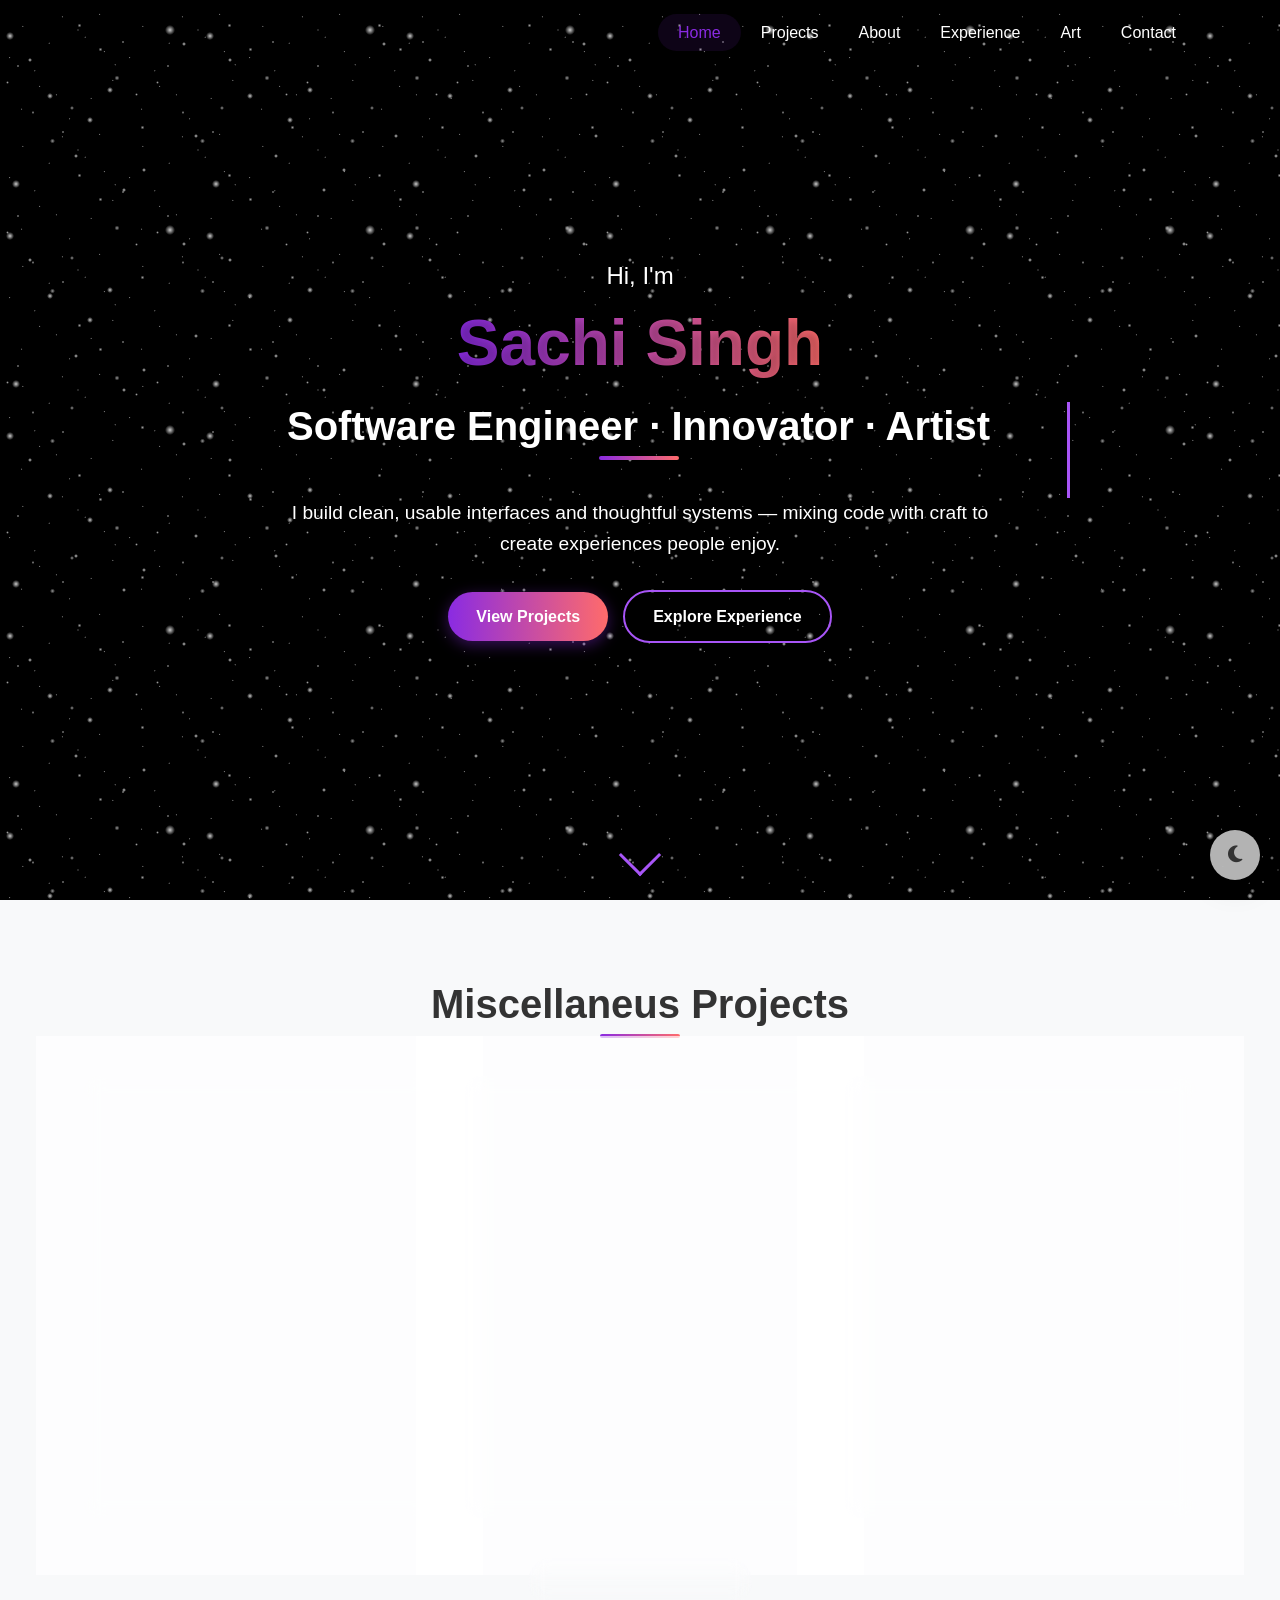
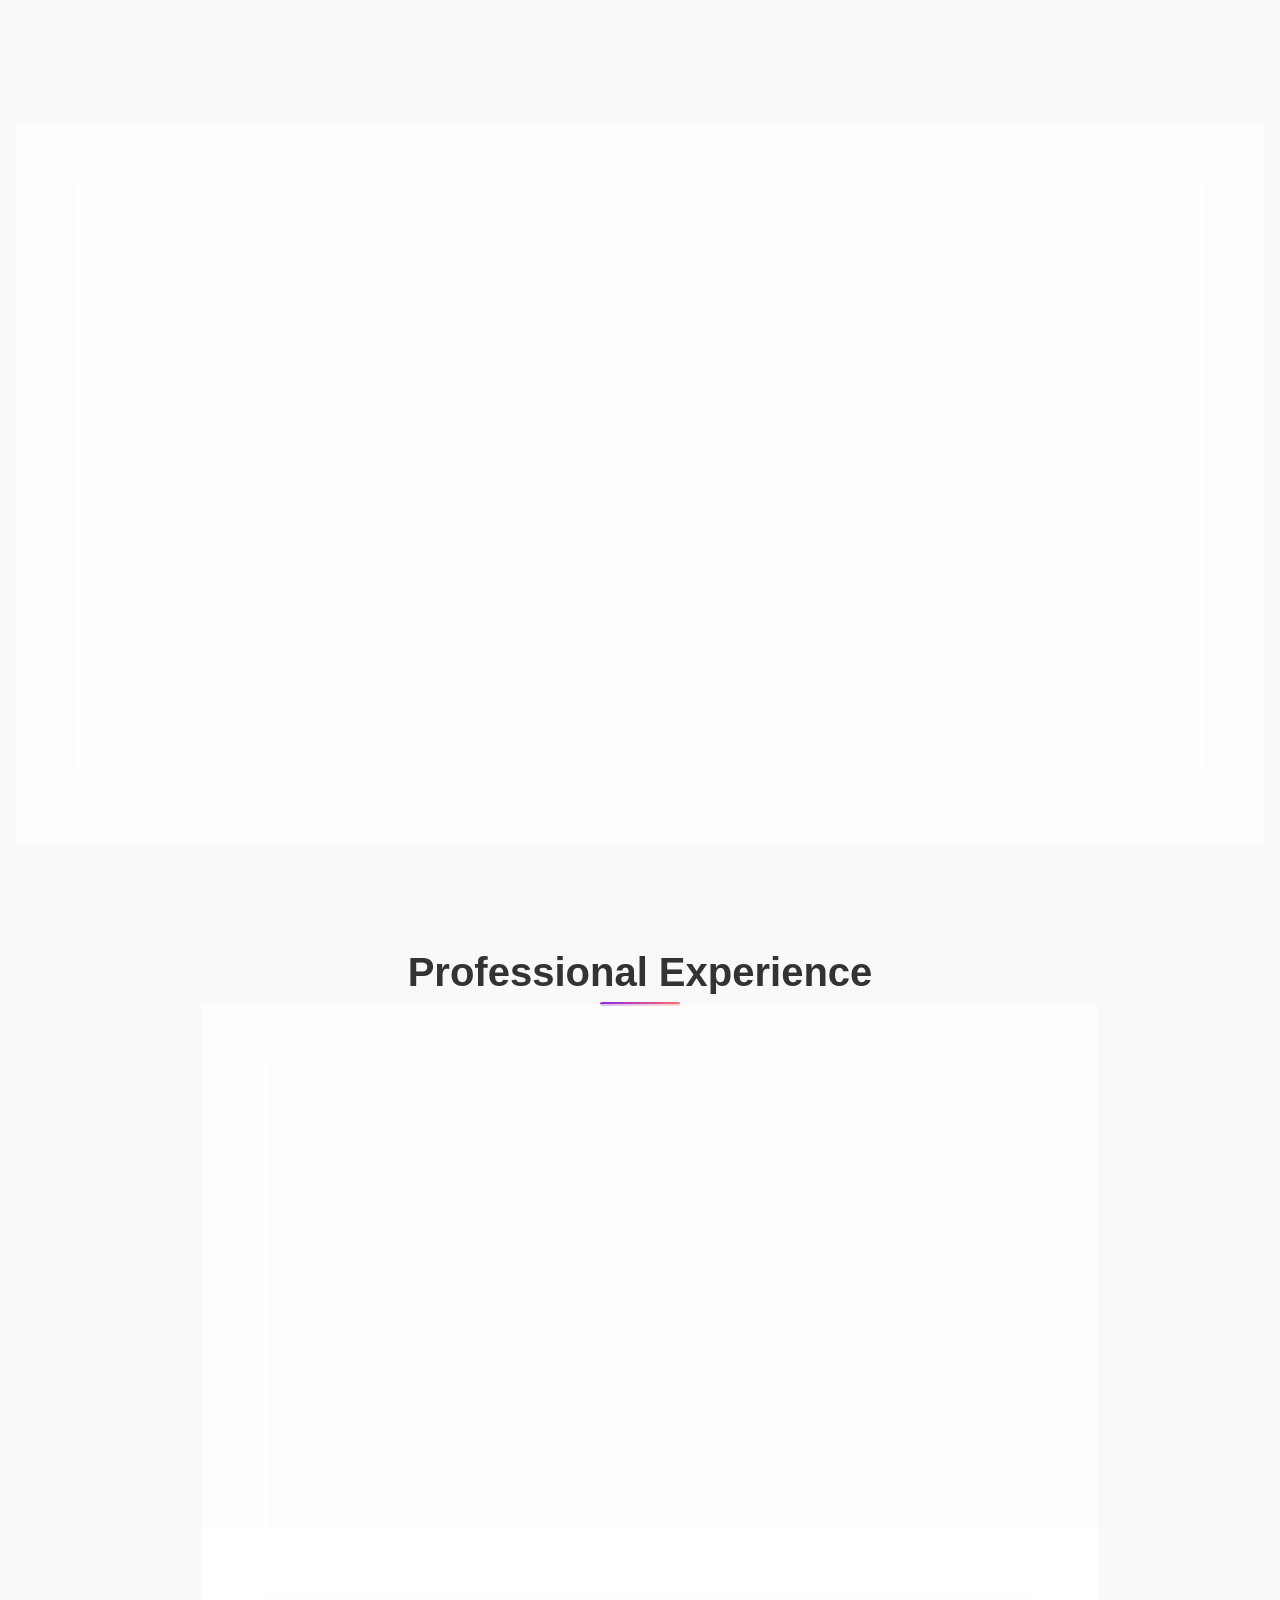
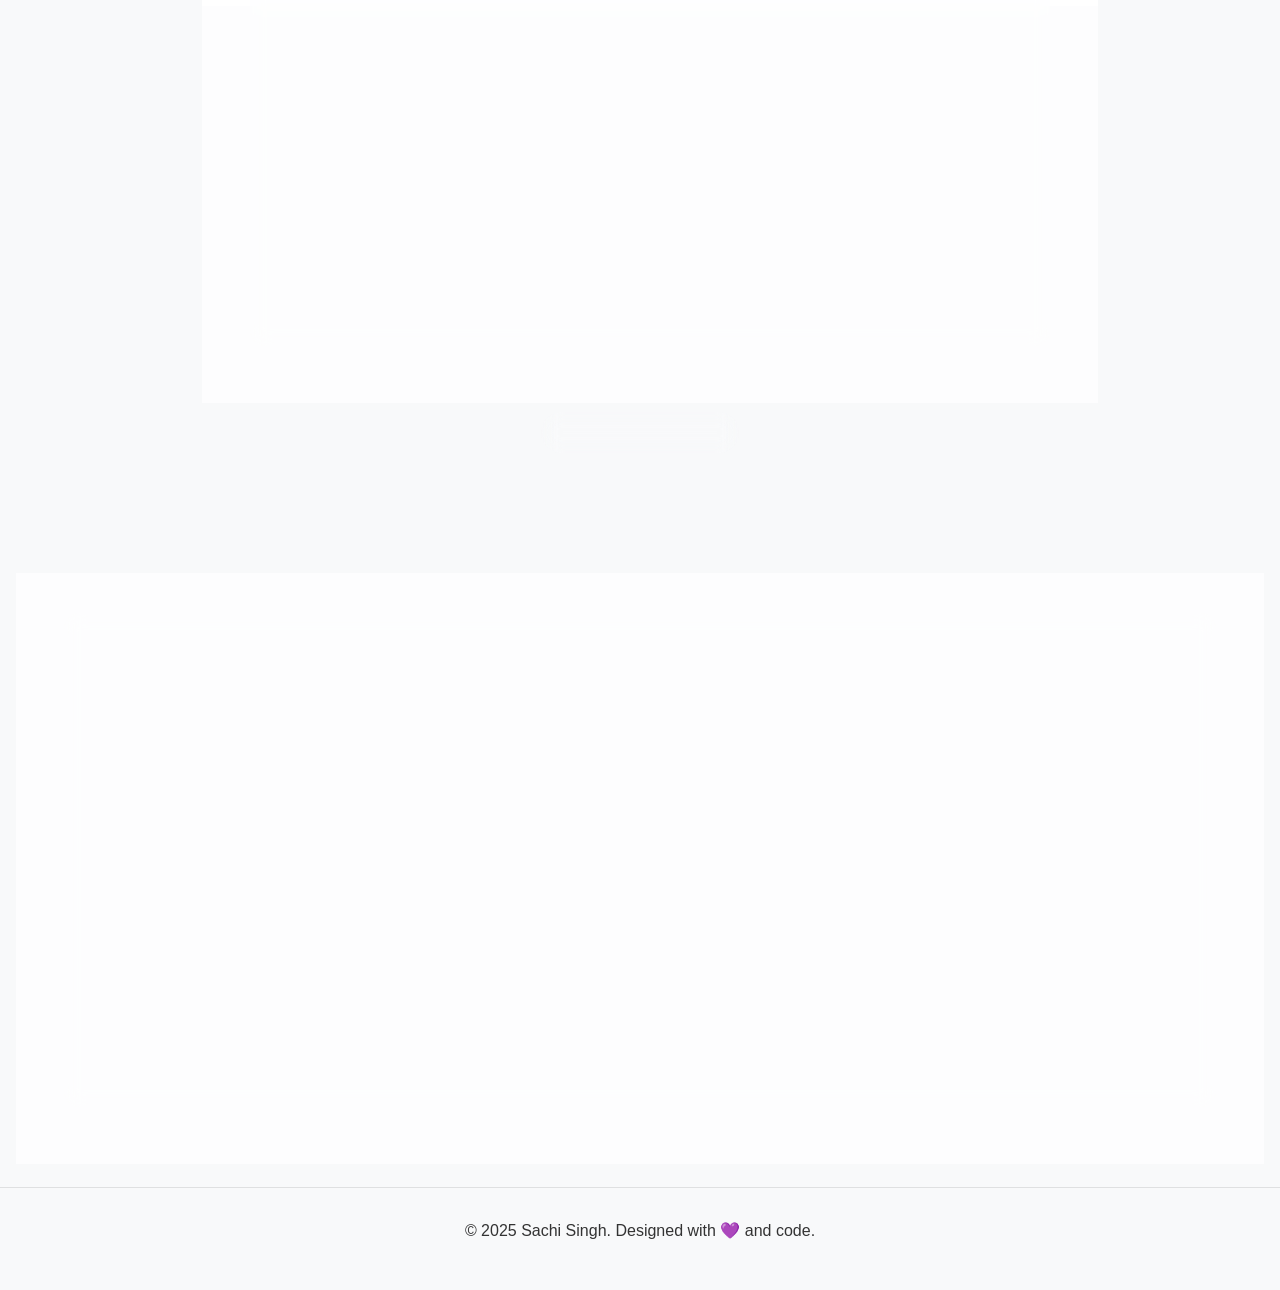
==== commit 6065bc76: "About: back to the single photo Co-Authored-By: Claude Opus 5.5 <noreply@anthropic.com> Claude-Sessi" ====
--- a/index.html
+++ b/index.html
@@ -645,35 +645,6 @@
       .about-actions { margin-top: 26px; }
       .about-nyc { margin-top: 0 !important; color: var(--primary) !important; }
       .about-art { margin-top: 14px; }
-      /* fanned photo stack */
-      .photo-stack {
-        position: relative;
-        width: min(100%, 360px);
-        aspect-ratio: 4 / 5;
-        margin: 0 auto;
-      }
-      .photo-stack img {
-        position: absolute; inset: 0;
-        width: 100%; height: 100%; max-width: none;
-        object-fit: cover;
-        border-radius: 18px;
-        border: 6px solid #fff;
-        box-shadow: 0 18px 40px -18px rgba(40, 20, 80, .45);
-        transform-origin: 50% 90%;
-        transition: transform .6s cubic-bezier(.2,.8,.2,1), opacity .4s ease;
-      }
-      .photo-stack img:nth-last-child(1) { z-index: 3; transform: rotate(-3deg); }
-      .photo-stack img:nth-last-child(2) { z-index: 2; transform: translateX(16%) rotate(7deg) scale(.95); }
-      .photo-stack img:nth-last-child(3) { z-index: 1; transform: translateX(28%) rotate(14deg) scale(.9); }
-      .photo-stack img:nth-last-child(n+4) { opacity: 0; }
-      .photo-stack:hover img:nth-last-child(1) { transform: rotate(-1deg) translateY(-4px); }
-      #about { overflow-x: clip; }
-      @media (max-width: 768px) {
-        .photo-stack { width: 72%; margin-left: 8%; }
-        .photo-stack img:nth-last-child(2) { transform: translateX(12%) rotate(6deg) scale(.95); }
-        .photo-stack img:nth-last-child(3) { transform: translateX(20%) rotate(11deg) scale(.9); }
-      }
-      @media (prefers-reduced-motion: reduce) { .photo-stack img { transition: none; } }
       .about-image img {
         width: 100%;
         max-width: 400px;
@@ -1146,10 +1117,7 @@
       </div>
 
       <div class="about-image">
-        <div class="photo-stack" id="photoStack">
-          <img src="WhatsApp Image 2025-10-21 at 16.09.18 (1).jpeg" alt="Sachi smiling under a colourful umbrella at a hill fort" />
-          <img src="photos/sachi-bookshop.jpg" alt="Sachi reading in a bookshop" />
-        </div>
+        <img src="WhatsApp Image 2025-10-21 at 16.09.18 (1).jpeg" alt="Sachi Singh" />
       </div>
     </div>
   </section>
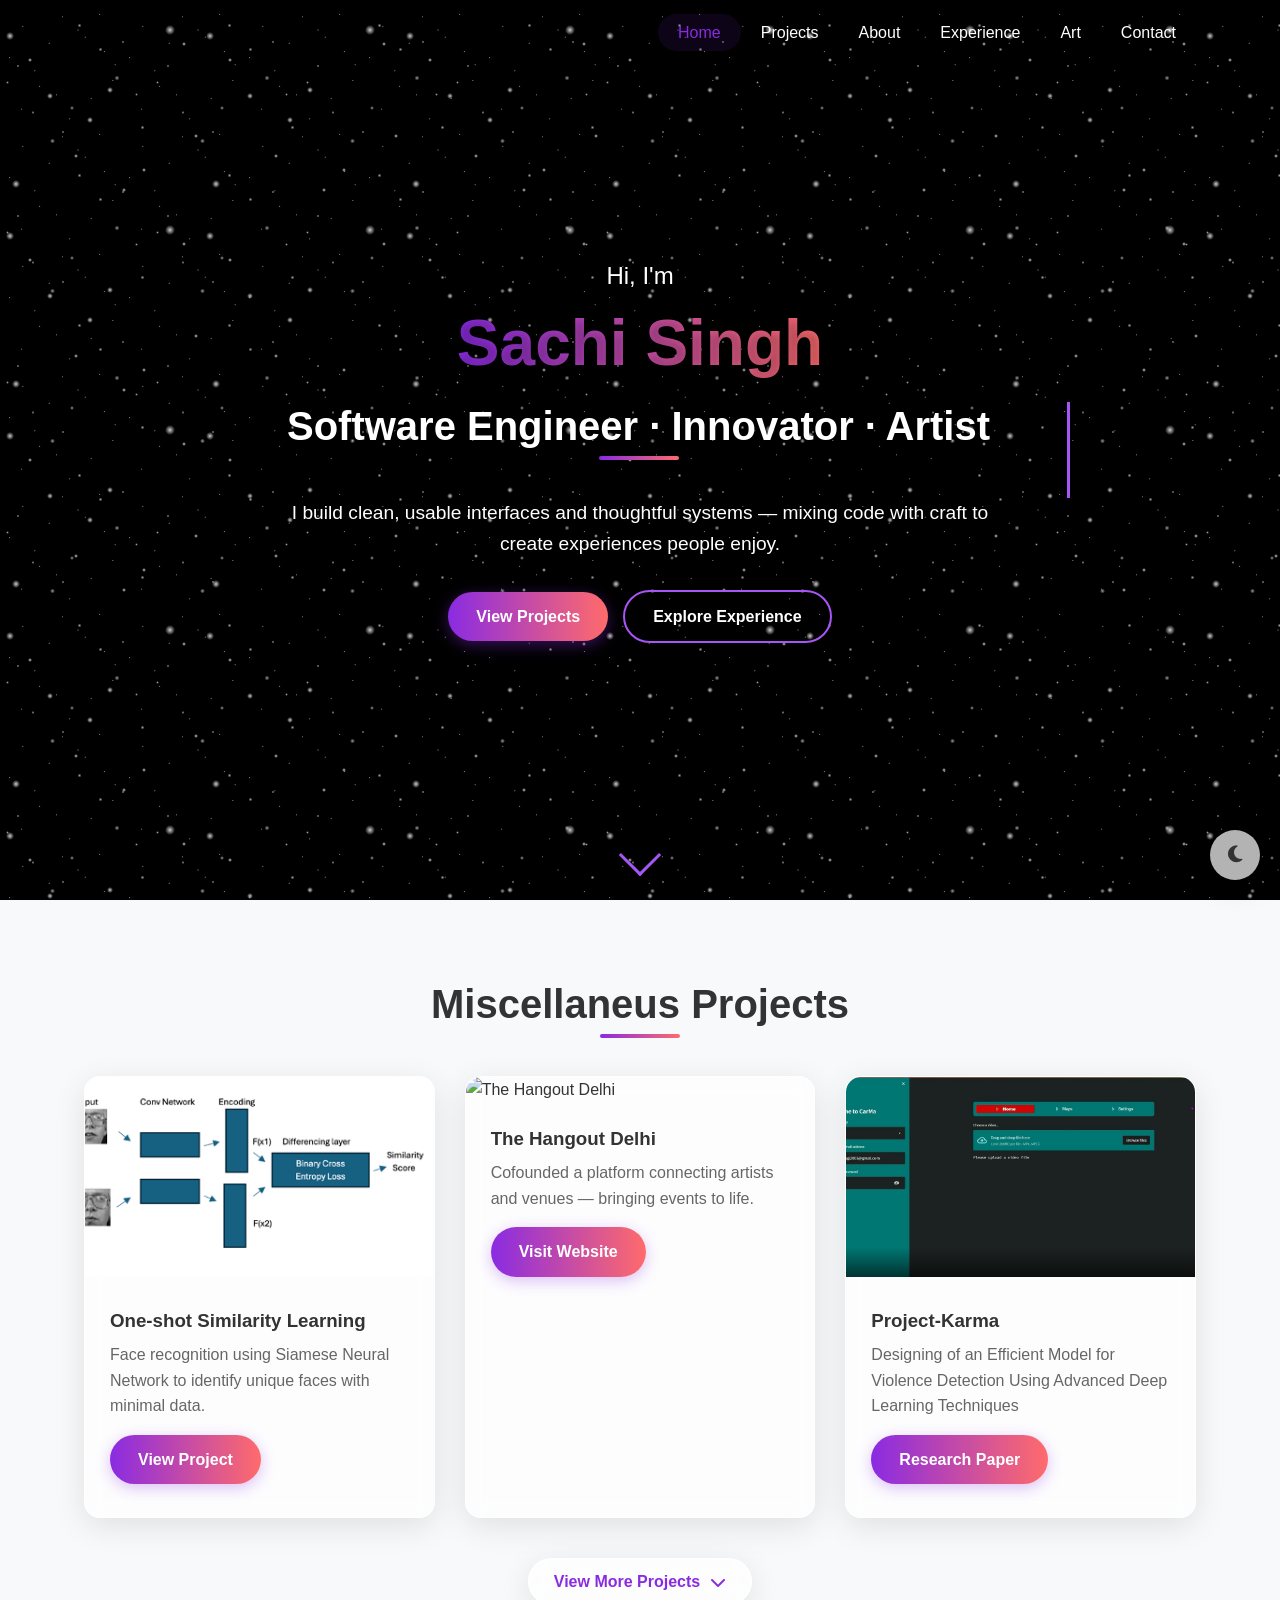
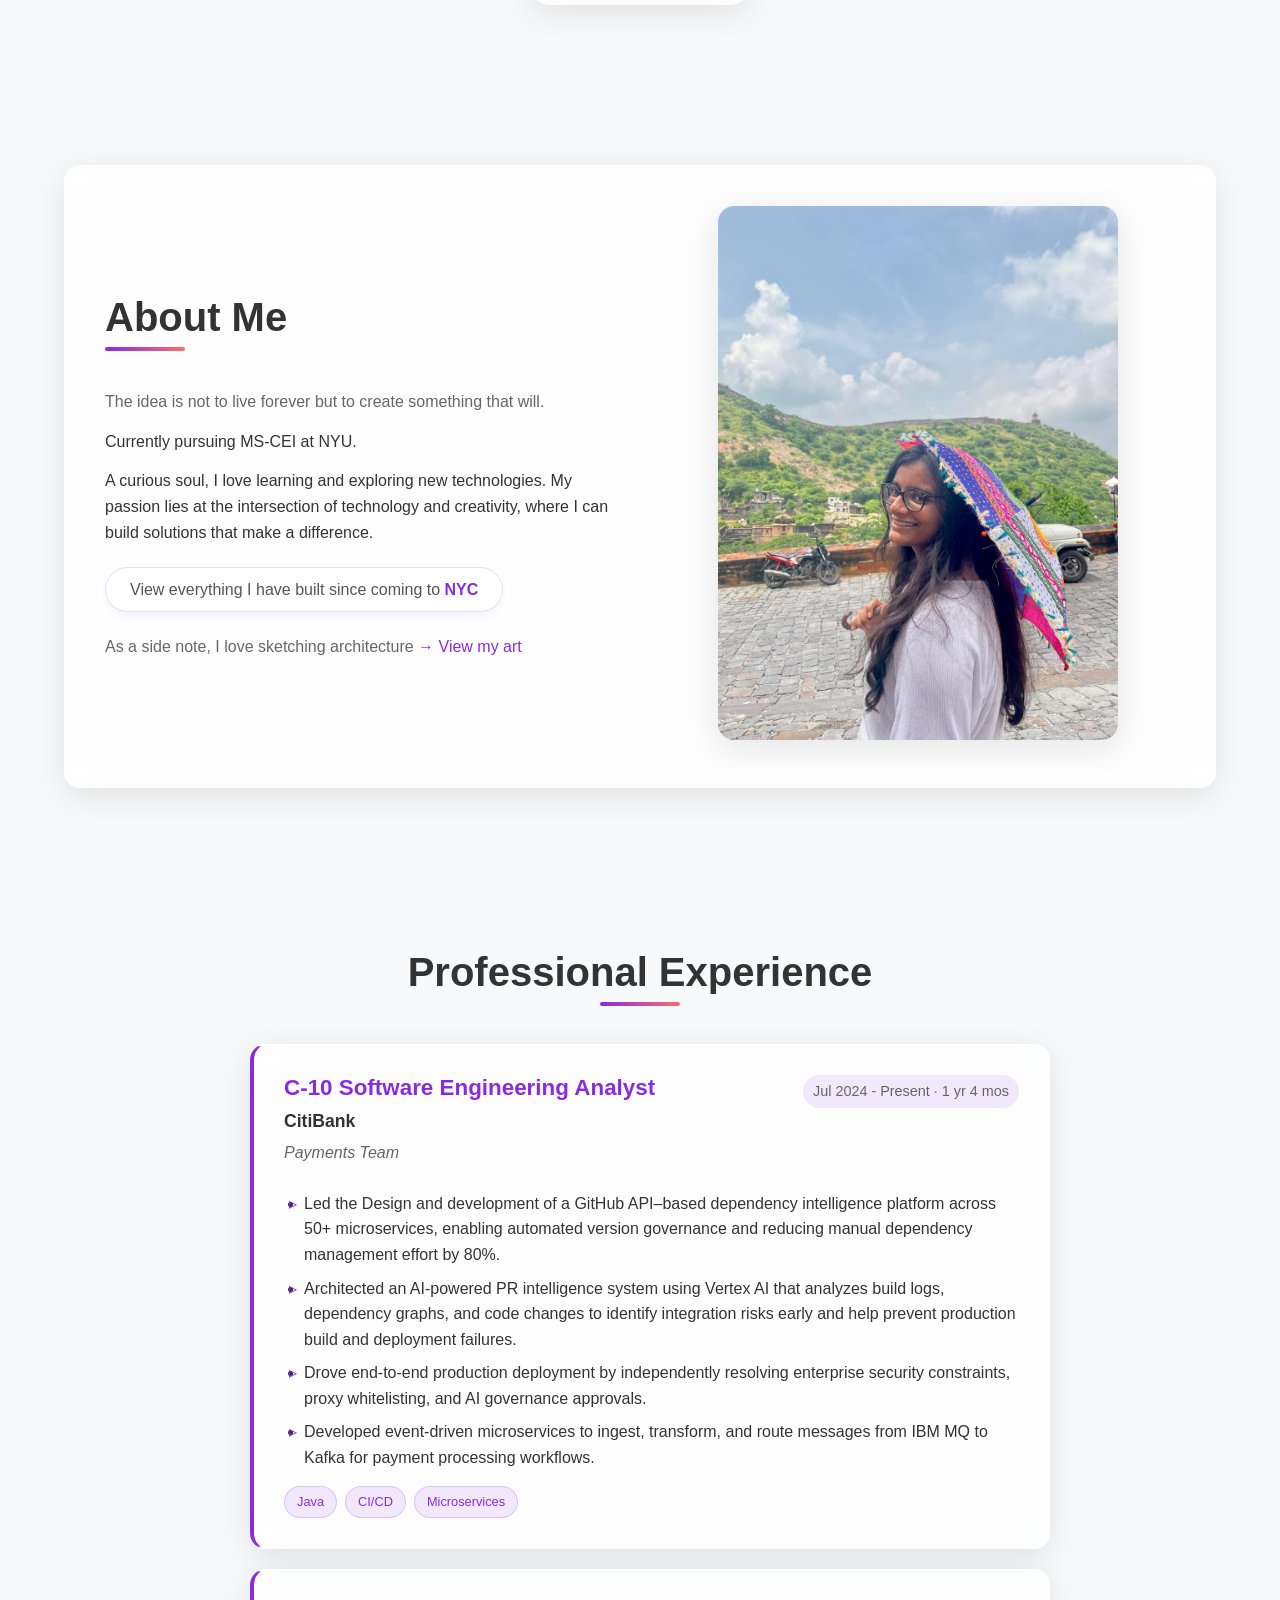
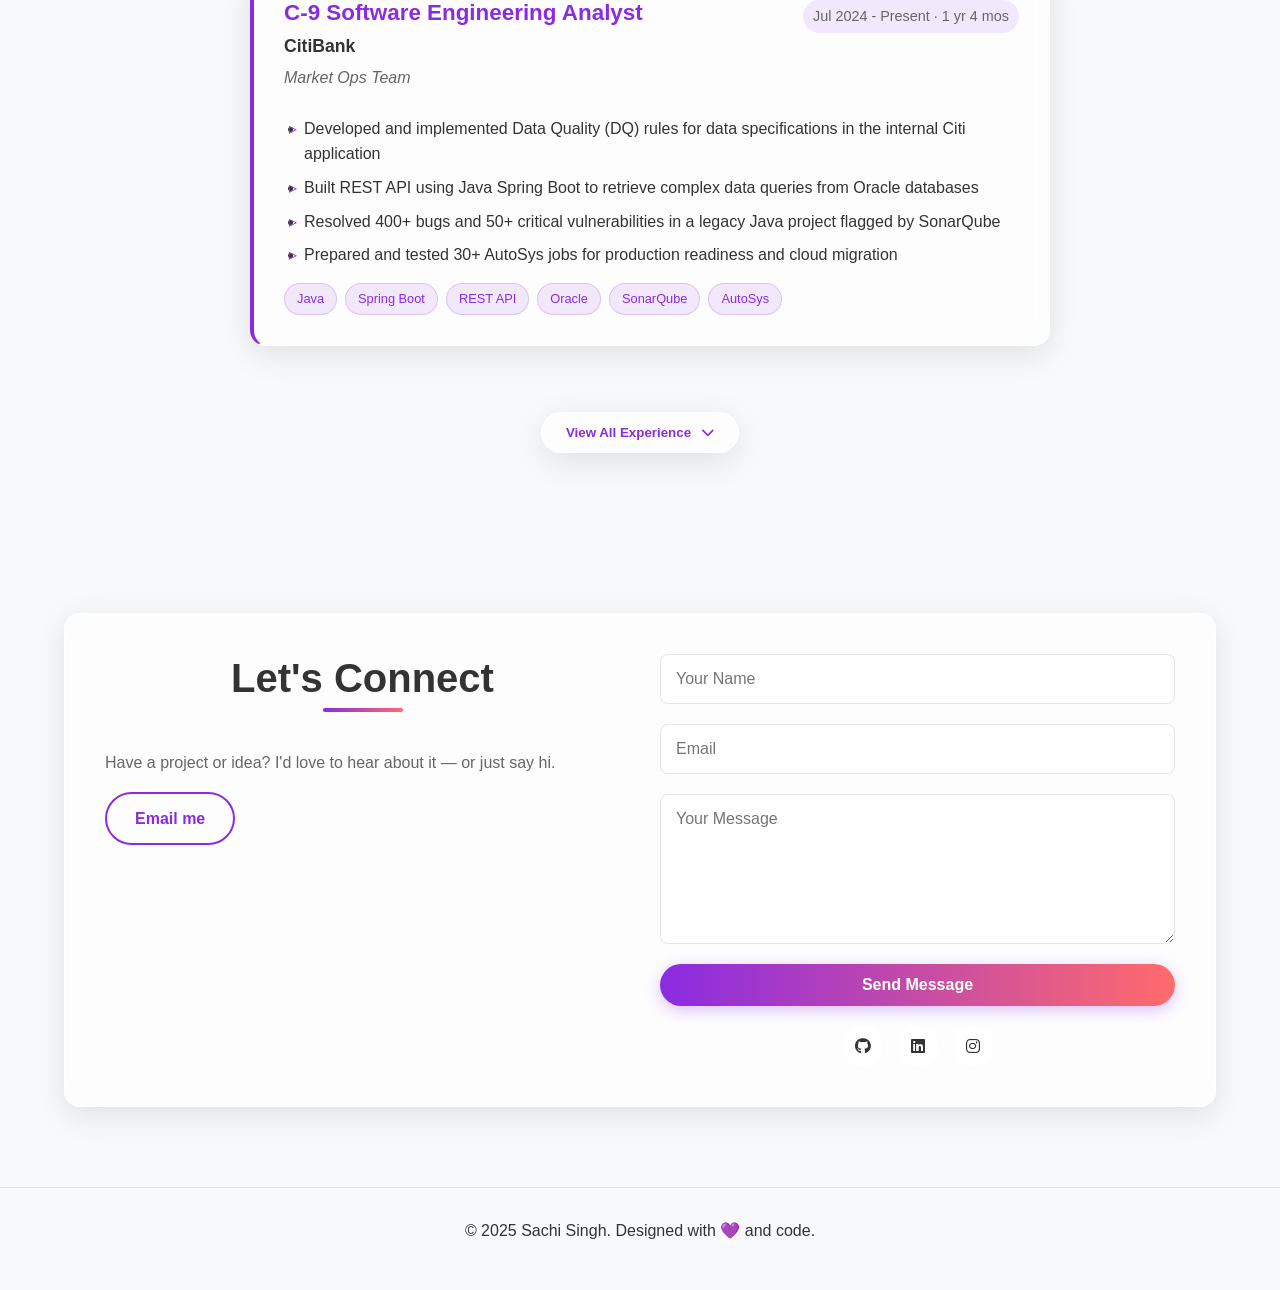
==== commit e9b28ce0: "About NYC button: grey text, only NYC in purple Co-Authored-By: Claude Opus 5.5 <noreply@anthropic.c" ====
--- a/index.html
+++ b/index.html
@@ -642,9 +642,9 @@
       }
       
       .about-text p { margin-bottom: 14px; }
-      .about-actions { margin-top: 26px; }
-      .about-nyc { margin-top: 0 !important; color: var(--primary) !important; }
-      .about-art { margin-top: 14px; }
+      .about-actions { margin-top: 22px; }
+      .about-nyc { margin-top: 0 !important; }
+      .about-art { margin: 22px 0 0 !important; }
       .about-image img {
         width: 100%;
         max-width: 400px;
@@ -718,10 +718,11 @@
       .projects-actions .expand-btn { font-family: inherit; font-size: 1rem; font-weight: 600; line-height: 1.2; padding: 12px 24px; }
       .projects-actions .expand-btn { border: 2px solid var(--glass-border); }
       .nyc-btn .short { display: none; }
-      .about-nyc { margin-top: 24px; font-size: 1rem; line-height: 1.2; font-weight: 400; box-shadow: none; color: #222;
-        background: linear-gradient(#fff, #fff) padding-box, linear-gradient(90deg, #4fd1c5, #8a2be2, #d65db1, #4fd1c5) border-box;
-        background-size: 100% 100%, 300% 100%; }
-      .about-nyc:hover { color: var(--primary); }
+      .about-nyc { font-size: 1rem; line-height: 1.2; font-weight: 400; color: #555 !important;
+        background: #fff; border: 1px solid #e2e0e6; animation: none;
+        box-shadow: 0 4px 12px -6px rgba(138, 43, 226, 0.2); }
+      .about-nyc .nyc-word { color: var(--primary); font-weight: 600; }
+      .about-nyc:hover { transform: translateY(-2px); box-shadow: 0 6px 16px -4px rgba(138, 43, 226, 0.3); }
       @media (max-width: 520px) { .nyc-btn .long { display: none; } .nyc-btn .short { display: inline; } }
       .nyc-btn:hover { transform: translateY(-3px); box-shadow: 0 10px 25px rgba(138, 43, 226, .18); }
       .nyc-btn i { transition: transform .2s ease; }
@@ -1104,7 +1105,7 @@
 
         <div class="about-actions">
           <a class="nyc-btn about-nyc" href="https://ssachis.github.io/NYC-projects/" target="_blank" rel="noopener">
-            <span class="long">View everything I have built since coming to NYC</span><span class="short">Everything I've built in NYC</span>
+            <span class="long">View everything I have built since coming to <b class="nyc-word">NYC</b></span><span class="short">Everything I've built in <b class="nyc-word">NYC</b></span>
           </a>
         </div>
         <!-- Simple art mention -->
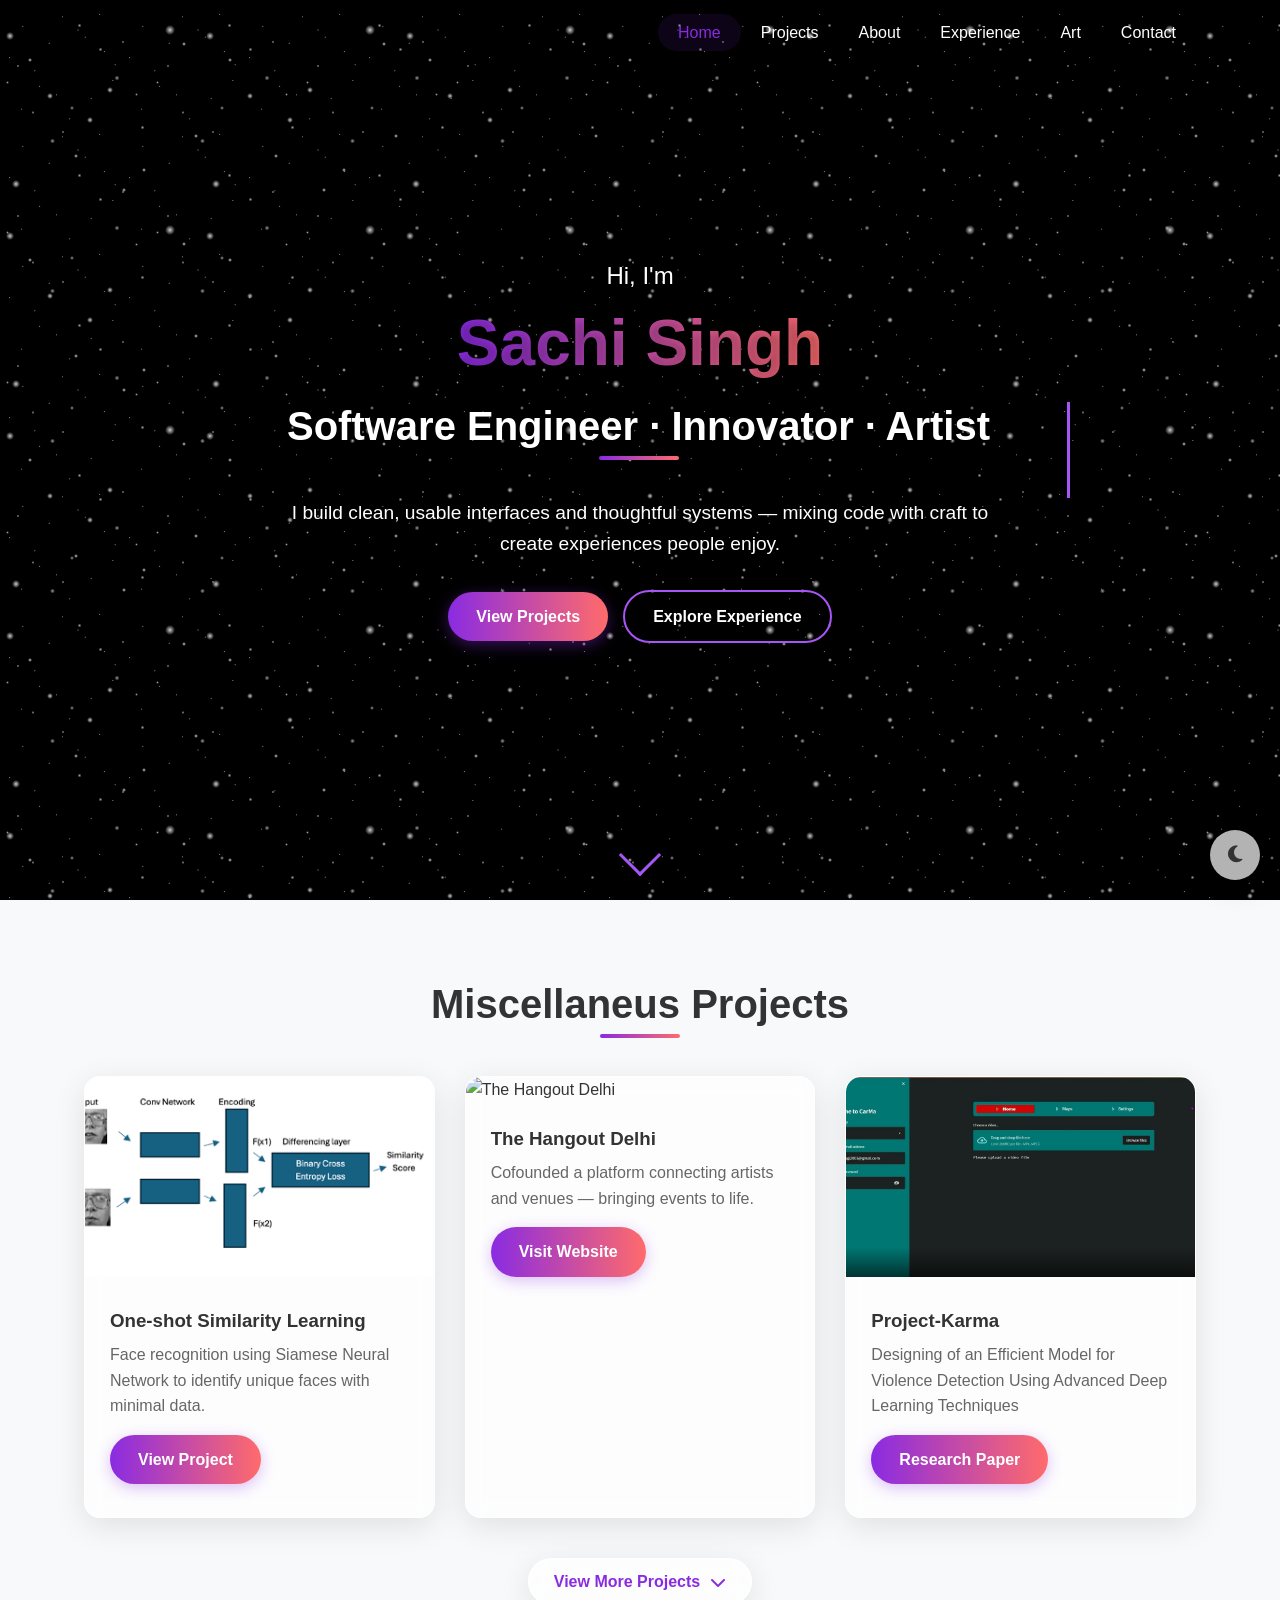
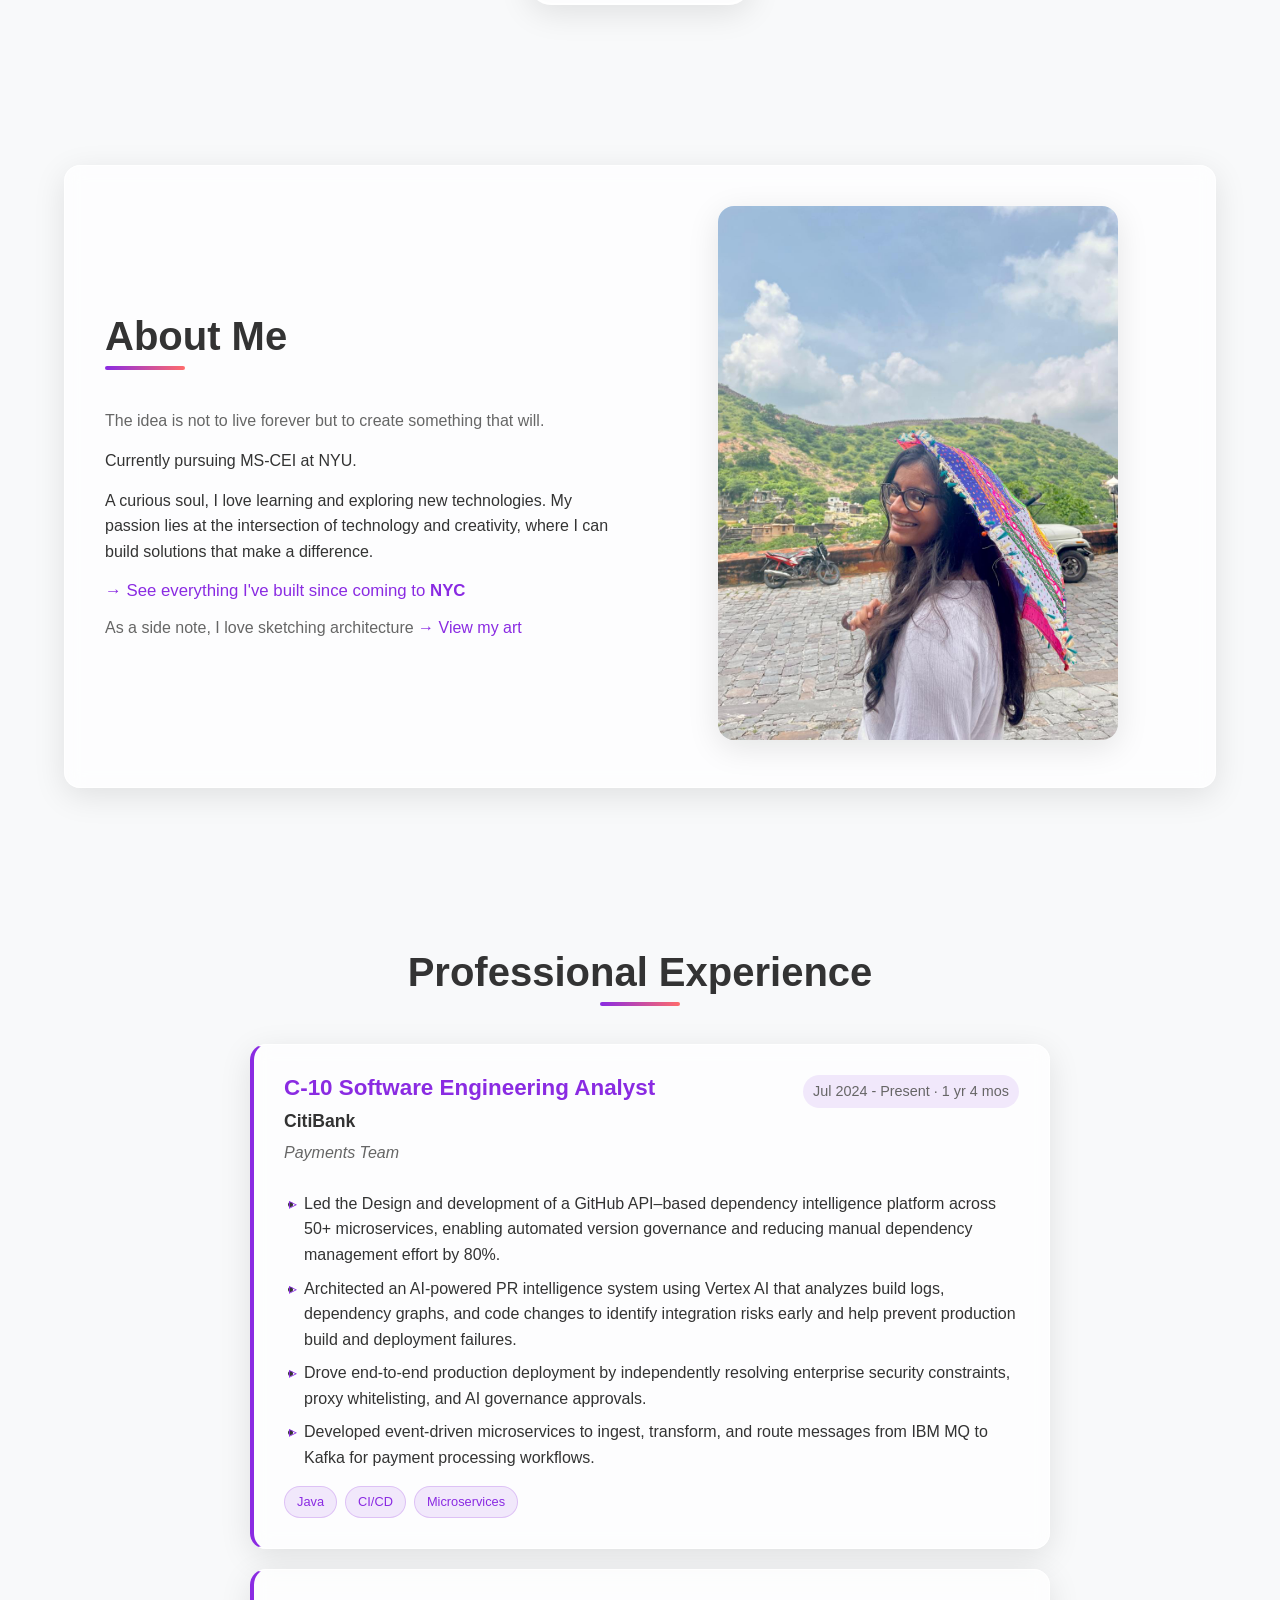
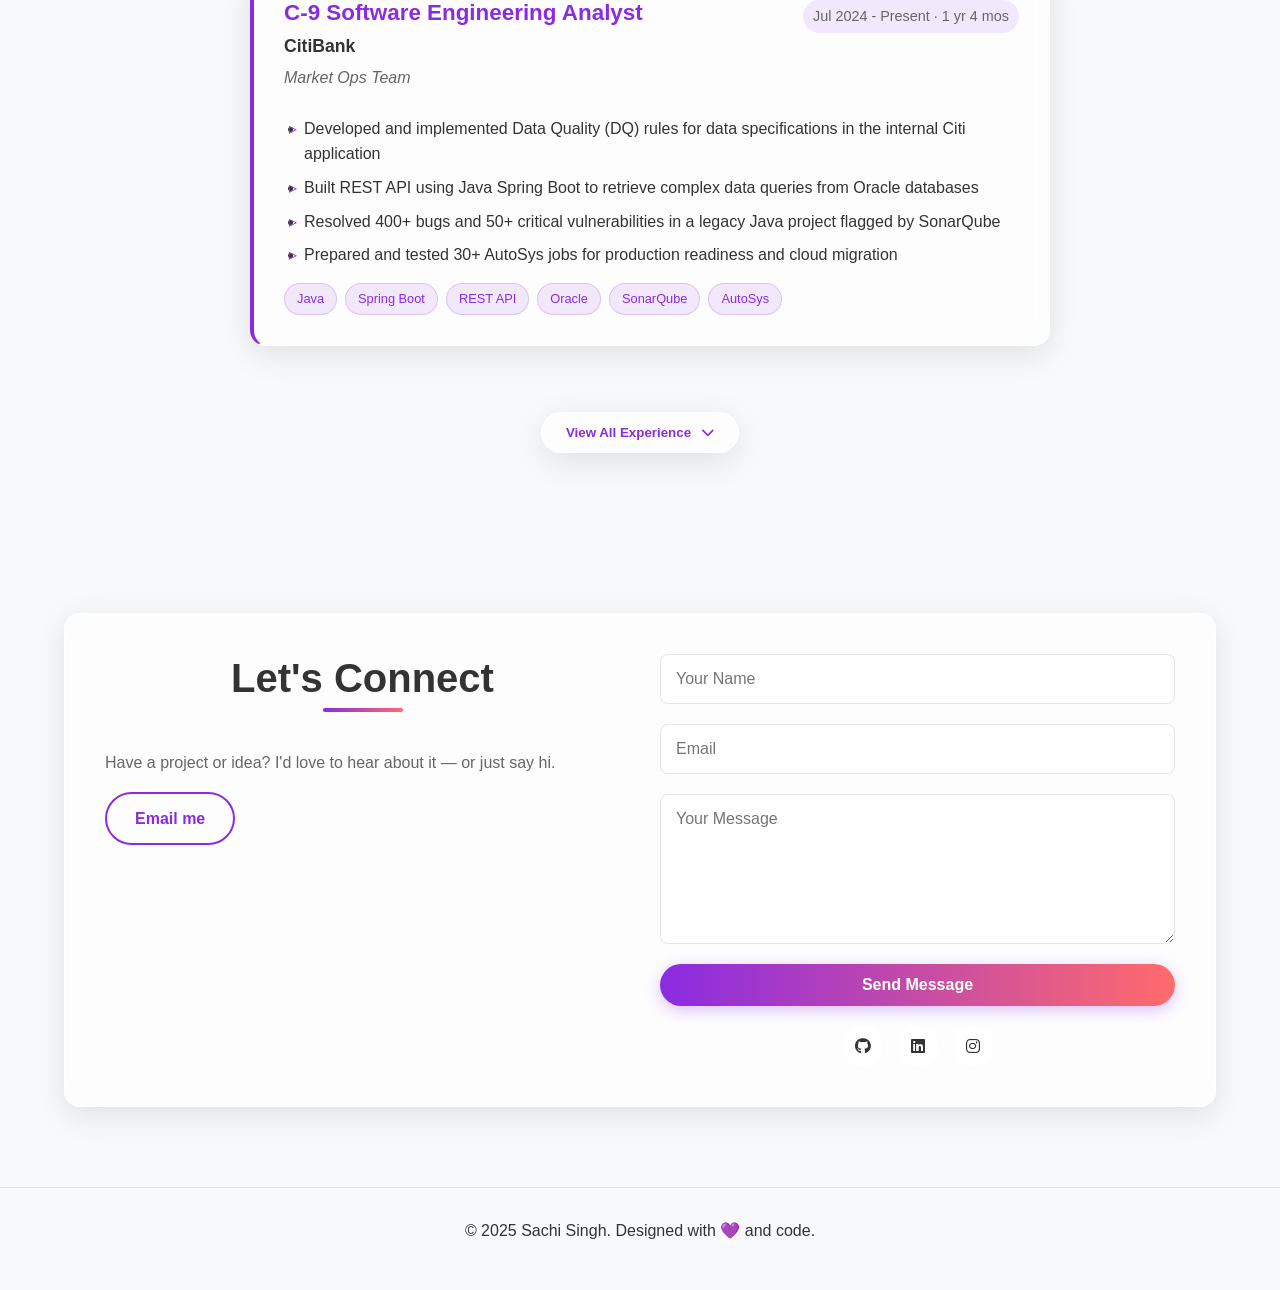
==== commit 7f68505f: "About: NYC link as a text link matching 'View my art' Co-Authored-By: Claude Opus 5.5 <noreply@anthr" ====
--- a/index.html
+++ b/index.html
@@ -642,9 +642,11 @@
       }
       
       .about-text p { margin-bottom: 14px; }
-      .about-actions { margin-top: 22px; }
-      .about-nyc { margin-top: 0 !important; }
-      .about-art { margin: 22px 0 0 !important; }
+      .about-nyc-link { margin: 6px 0 0 !important; font-size: 1.05rem; }
+      .about-nyc-link a { color: var(--primary); text-decoration: none; font-weight: 500; border-bottom: 1px solid transparent; transition: border-color .2s ease; }
+      .about-nyc-link a b { font-weight: 700; }
+      .about-nyc-link a:hover { border-bottom-color: currentColor; }
+      .about-art { margin: 10px 0 0 !important; }
       .about-image img {
         width: 100%;
         max-width: 400px;
@@ -718,11 +720,6 @@
       .projects-actions .expand-btn { font-family: inherit; font-size: 1rem; font-weight: 600; line-height: 1.2; padding: 12px 24px; }
       .projects-actions .expand-btn { border: 2px solid var(--glass-border); }
       .nyc-btn .short { display: none; }
-      .about-nyc { font-size: 1rem; line-height: 1.2; font-weight: 400; color: #555 !important;
-        background: #fff; border: 1px solid #e2e0e6; animation: none;
-        box-shadow: 0 4px 12px -6px rgba(138, 43, 226, 0.2); }
-      .about-nyc .nyc-word { color: var(--primary); font-weight: 600; }
-      .about-nyc:hover { transform: translateY(-2px); box-shadow: 0 6px 16px -4px rgba(138, 43, 226, 0.3); }
       @media (max-width: 520px) { .nyc-btn .long { display: none; } .nyc-btn .short { display: inline; } }
       .nyc-btn:hover { transform: translateY(-3px); box-shadow: 0 10px 25px rgba(138, 43, 226, .18); }
       .nyc-btn i { transition: transform .2s ease; }
@@ -1103,11 +1100,9 @@
         <p>A curious soul, I love learning and exploring new technologies. My passion lies at the intersection of technology and creativity, where I can build solutions that make a difference.</p>
         
 
-        <div class="about-actions">
-          <a class="nyc-btn about-nyc" href="https://ssachis.github.io/NYC-projects/" target="_blank" rel="noopener">
-            <span class="long">View everything I have built since coming to <b class="nyc-word">NYC</b></span><span class="short">Everything I've built in <b class="nyc-word">NYC</b></span>
-          </a>
-        </div>
+        <p class="about-nyc-link">
+          <a href="https://ssachis.github.io/NYC-projects/" target="_blank" rel="noopener">→ See everything I've built since coming to <b>NYC</b></a>
+        </p>
         <!-- Simple art mention -->
         <p class="small muted about-art">
           As a side note, I love sketching architecture 
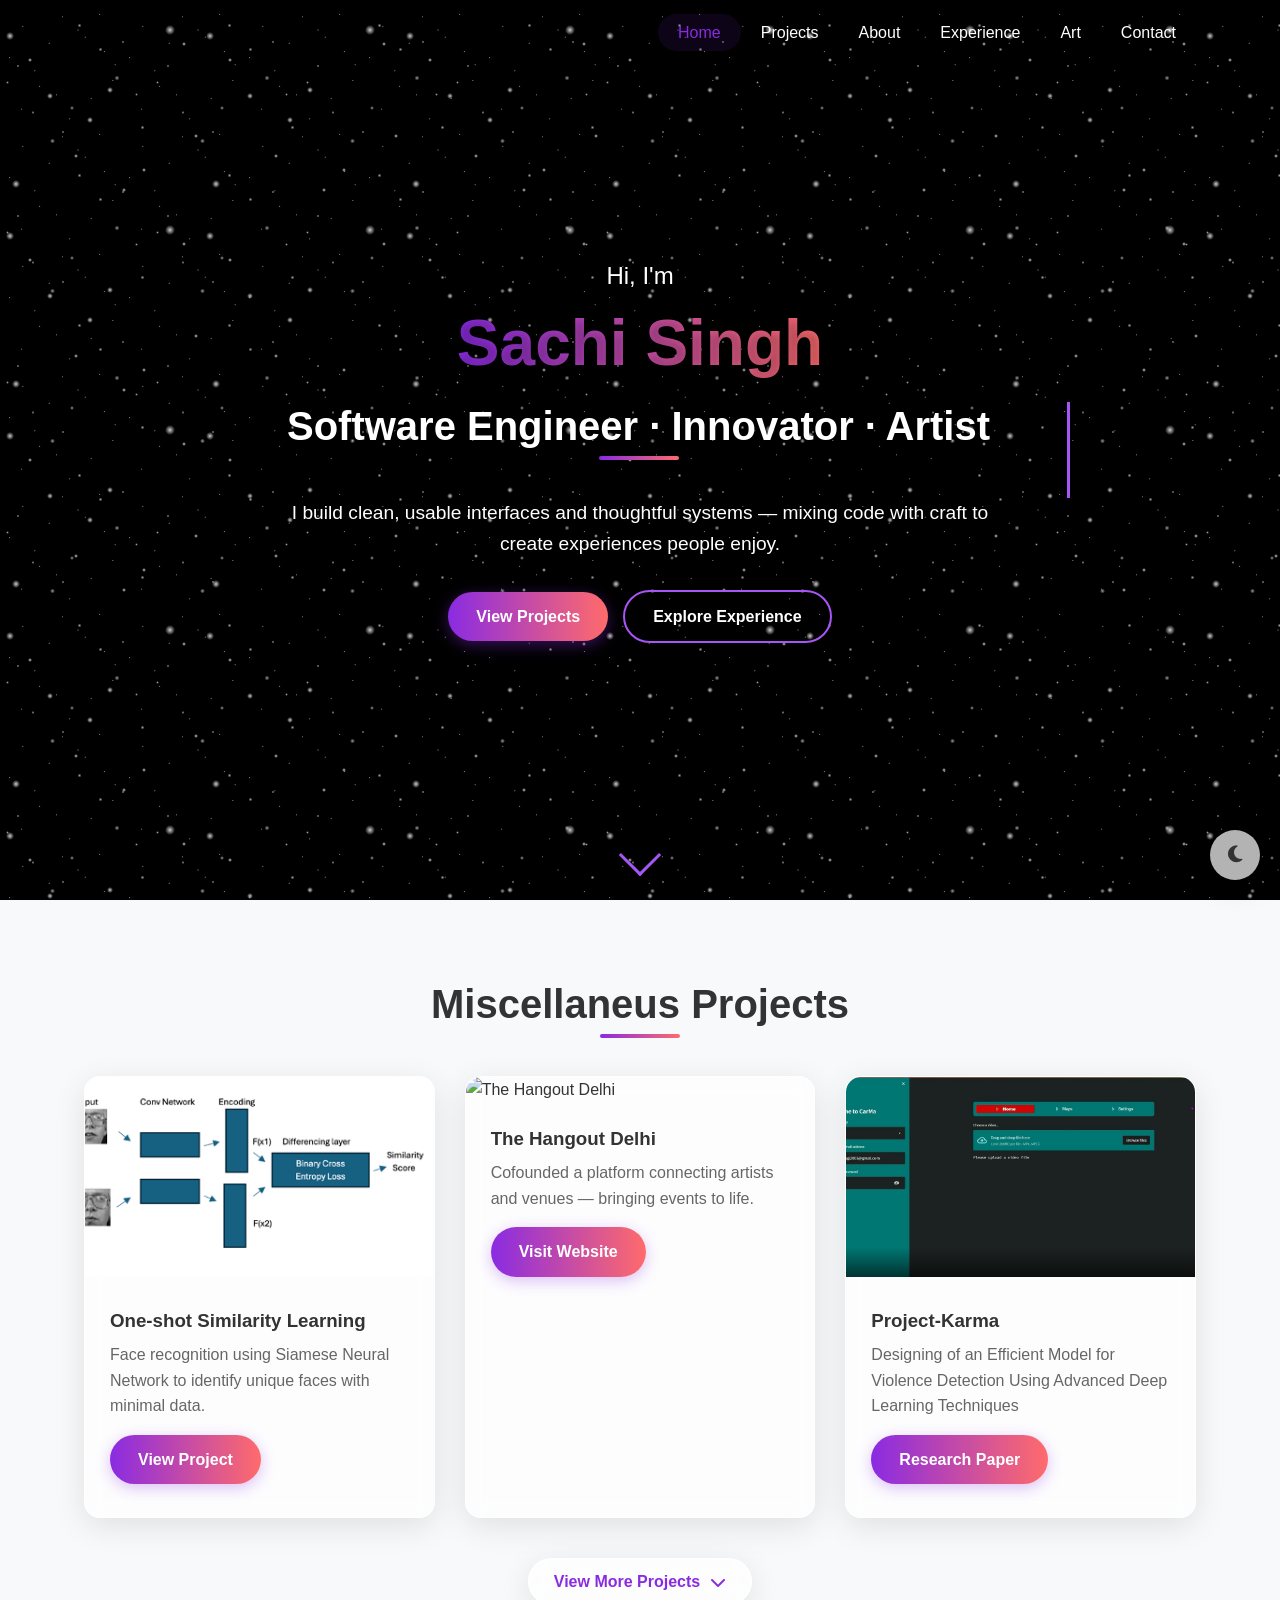
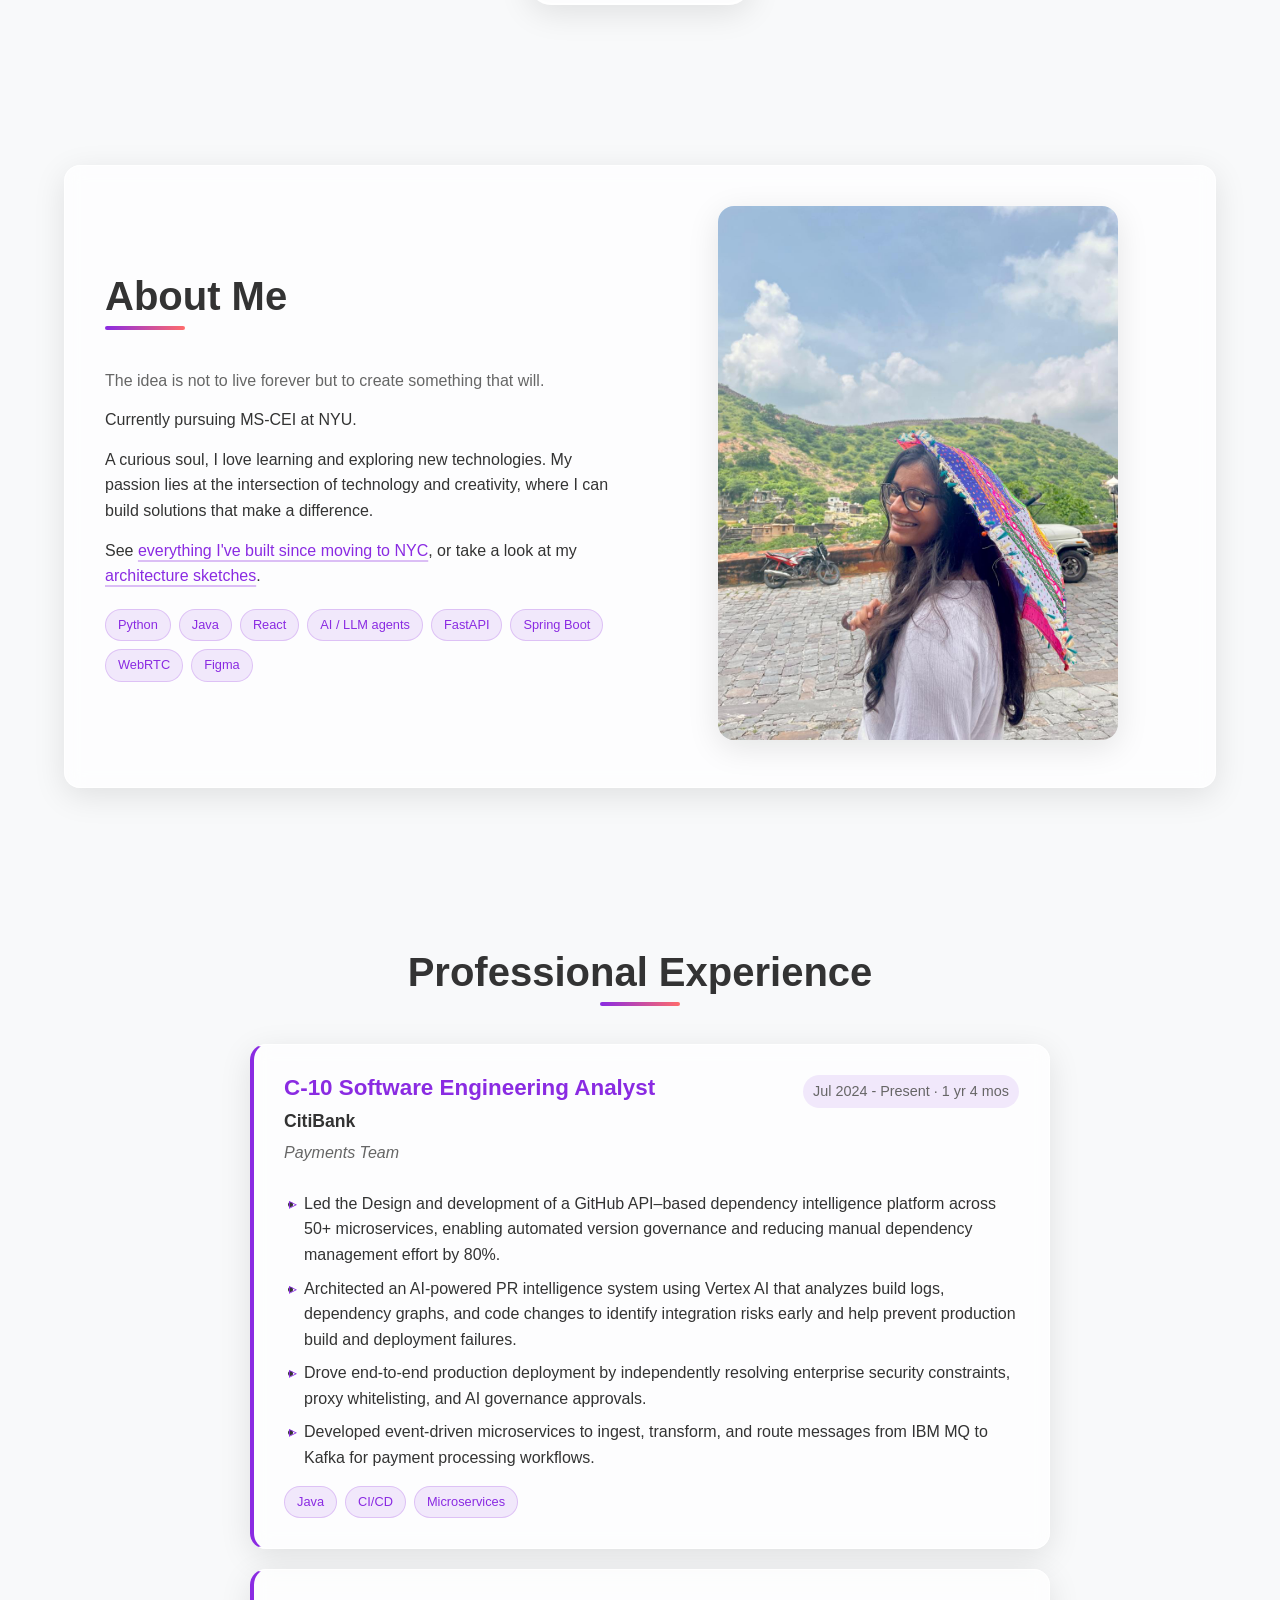
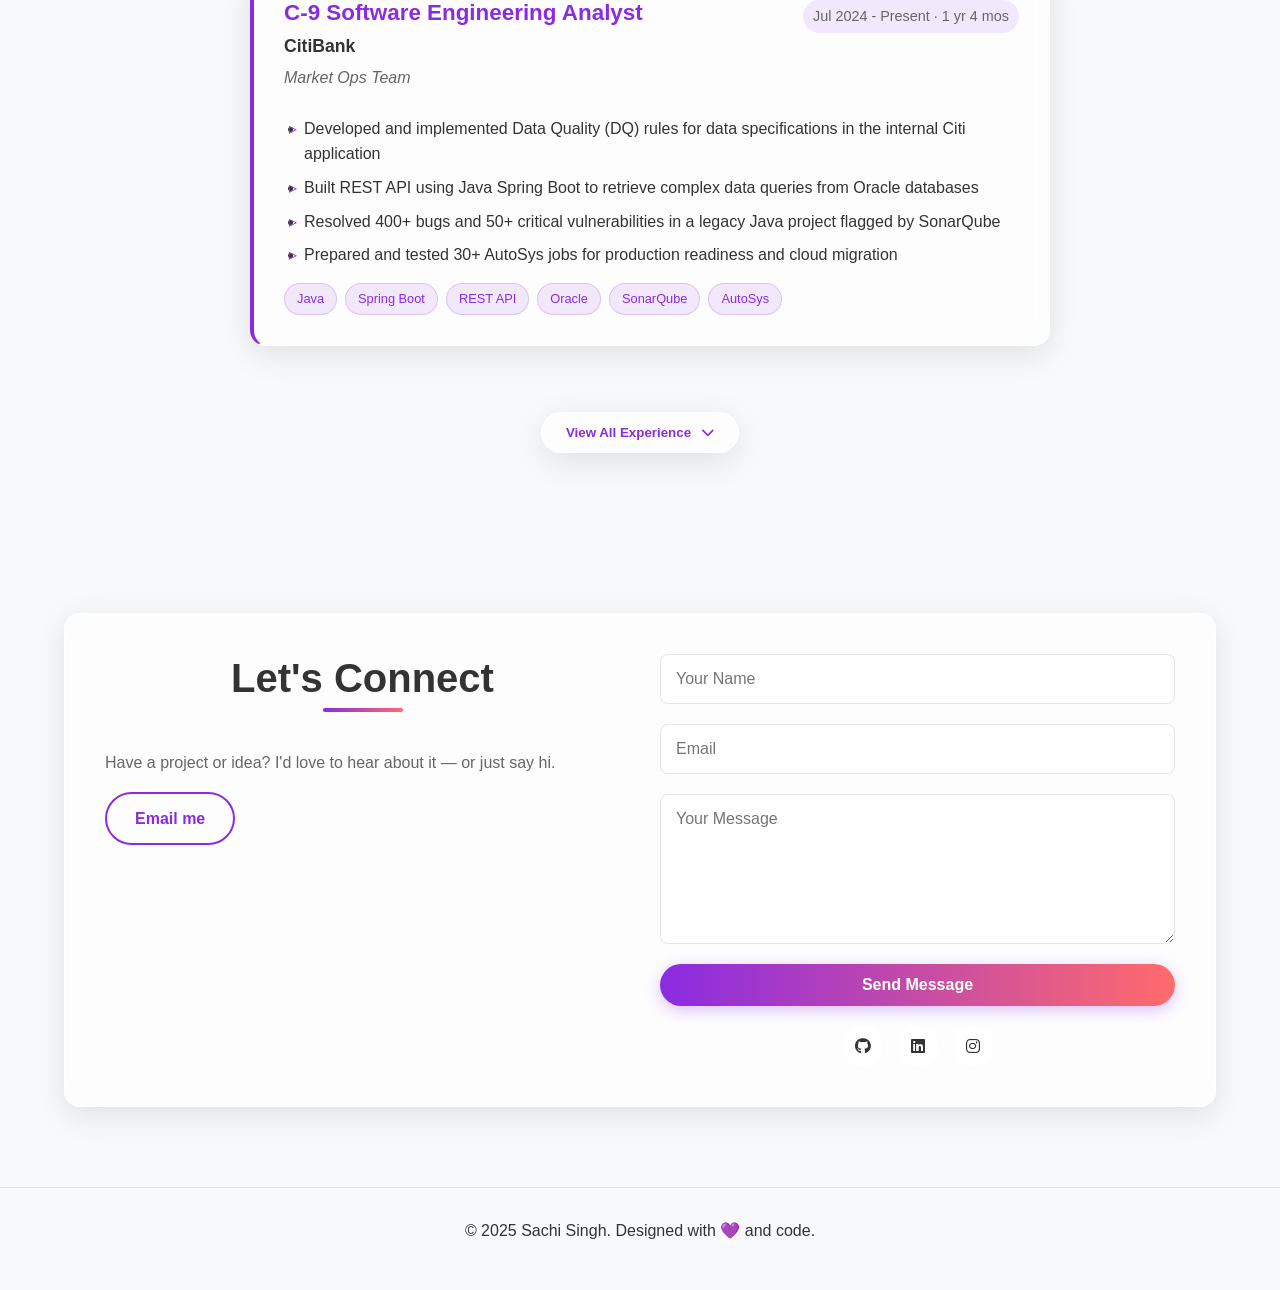
==== commit b72b5e8c: "About: inline links to NYC projects and architecture sketches, skills row Co-Authored-By: Claude Opu" ====
--- a/index.html
+++ b/index.html
@@ -642,11 +642,10 @@
       }
       
       .about-text p { margin-bottom: 14px; }
-      .about-nyc-link { margin: 6px 0 0 !important; font-size: 1.05rem; }
-      .about-nyc-link a { color: var(--primary); text-decoration: none; font-weight: 500; border-bottom: 1px solid transparent; transition: border-color .2s ease; }
-      .about-nyc-link a b { font-weight: 700; }
-      .about-nyc-link a:hover { border-bottom-color: currentColor; }
-      .about-art { margin: 10px 0 0 !important; }
+      .about-more { margin-top: 4px !important; }
+      .about-skills { margin-top: 20px; gap: 8px; }
+      .inline-link { color: var(--primary); text-decoration: underline; text-decoration-color: rgba(138, 43, 226, 0.3); text-decoration-thickness: 1.5px; text-underline-offset: 4px; transition: text-decoration-color .2s ease, color .2s ease; }
+      .inline-link:hover { text-decoration-color: currentColor; }
       .about-image img {
         width: 100%;
         max-width: 400px;
@@ -1100,16 +1099,11 @@
         <p>A curious soul, I love learning and exploring new technologies. My passion lies at the intersection of technology and creativity, where I can build solutions that make a difference.</p>
         
 
-        <p class="about-nyc-link">
-          <a href="https://ssachis.github.io/NYC-projects/" target="_blank" rel="noopener">→ See everything I've built since coming to <b>NYC</b></a>
+        <p class="about-more">
+          See <a class="inline-link" href="https://ssachis.github.io/NYC-projects/" target="_blank" rel="noopener">everything I've built since moving to NYC</a>,
+          or take a look at my <a class="inline-link" href="art/gallery.html" target="_blank" rel="noopener">architecture sketches</a>.
         </p>
-        <!-- Simple art mention -->
-        <p class="small muted about-art">
-          As a side note, I love sketching architecture 
-          <a href="art/gallery.html" target="_blank" style="color: var(--primary); text-decoration: none;">
-            → View my art
-          </a>
-        </p>
+        <div class="skills about-skills"><span class="skill-tag">Python</span><span class="skill-tag">Java</span><span class="skill-tag">React</span><span class="skill-tag">AI / LLM agents</span><span class="skill-tag">FastAPI</span><span class="skill-tag">Spring Boot</span><span class="skill-tag">WebRTC</span><span class="skill-tag">Figma</span></div>
       </div>
 
       <div class="about-image">
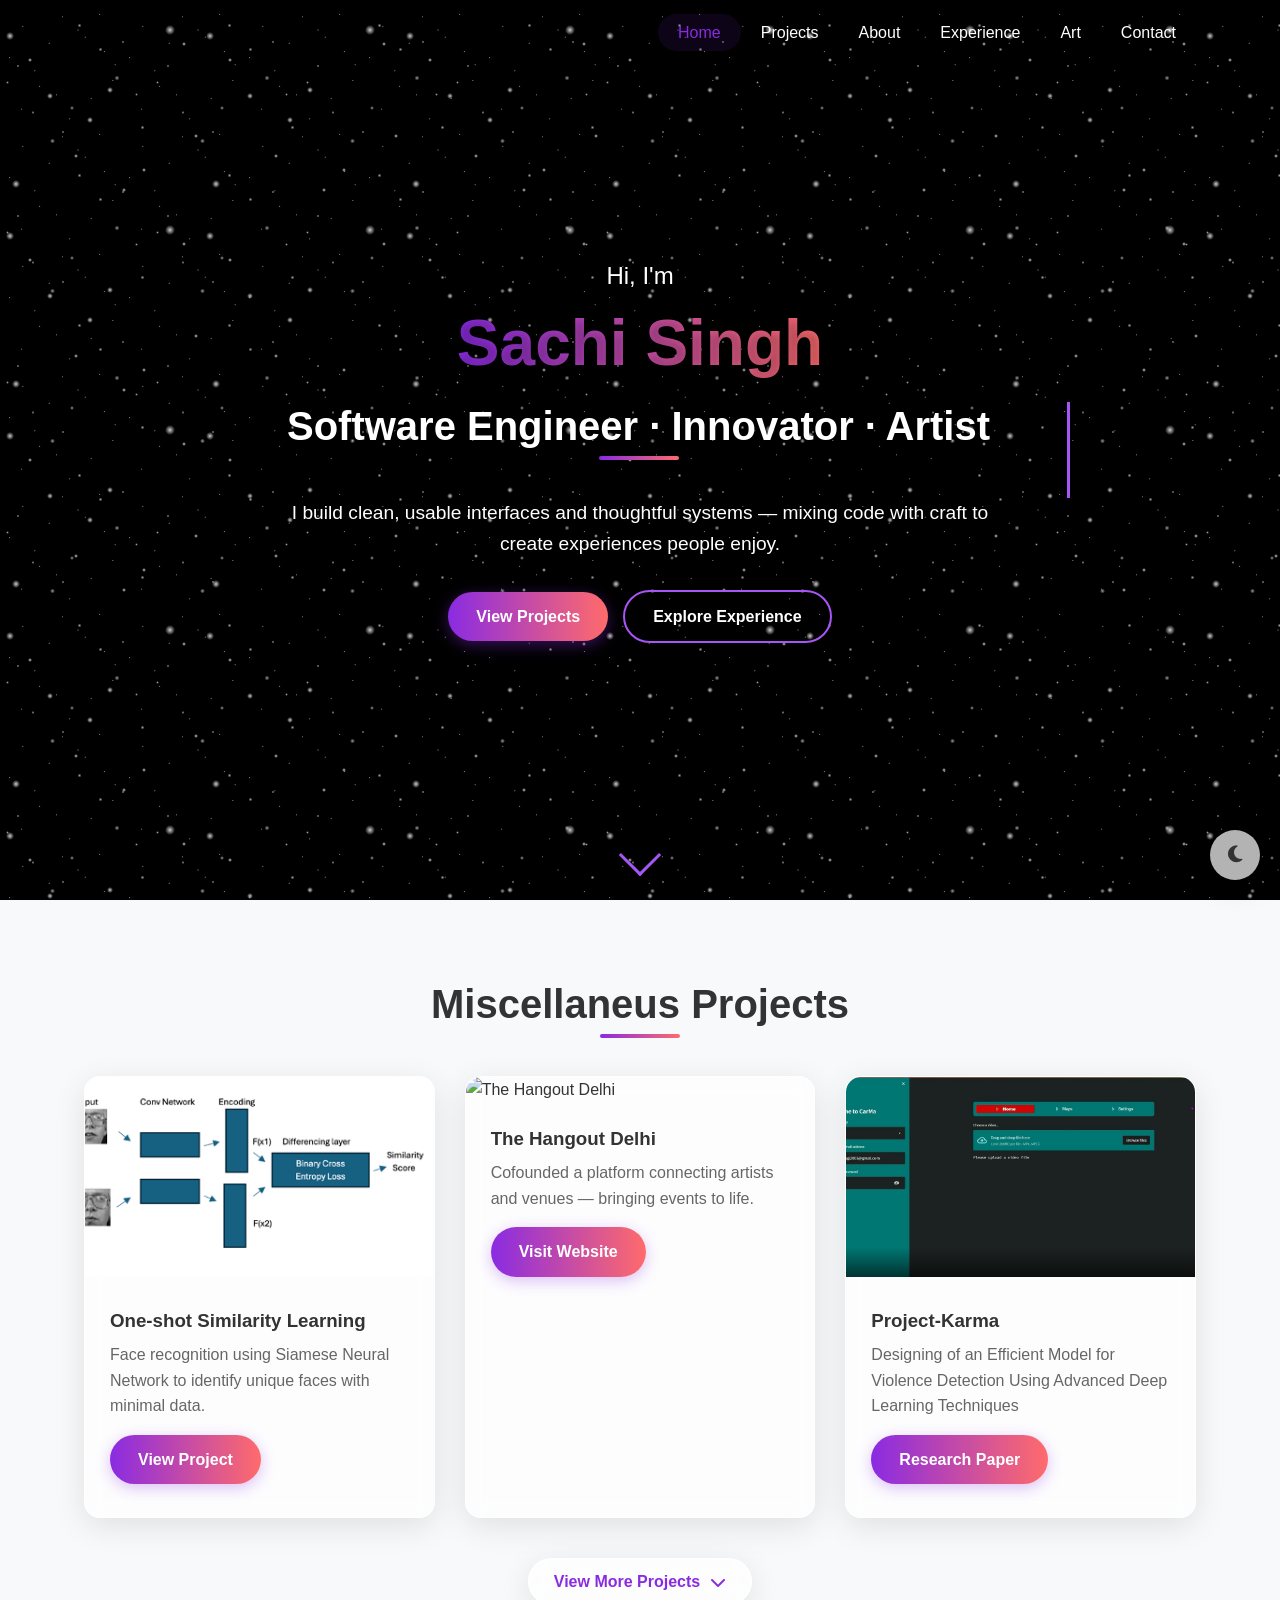
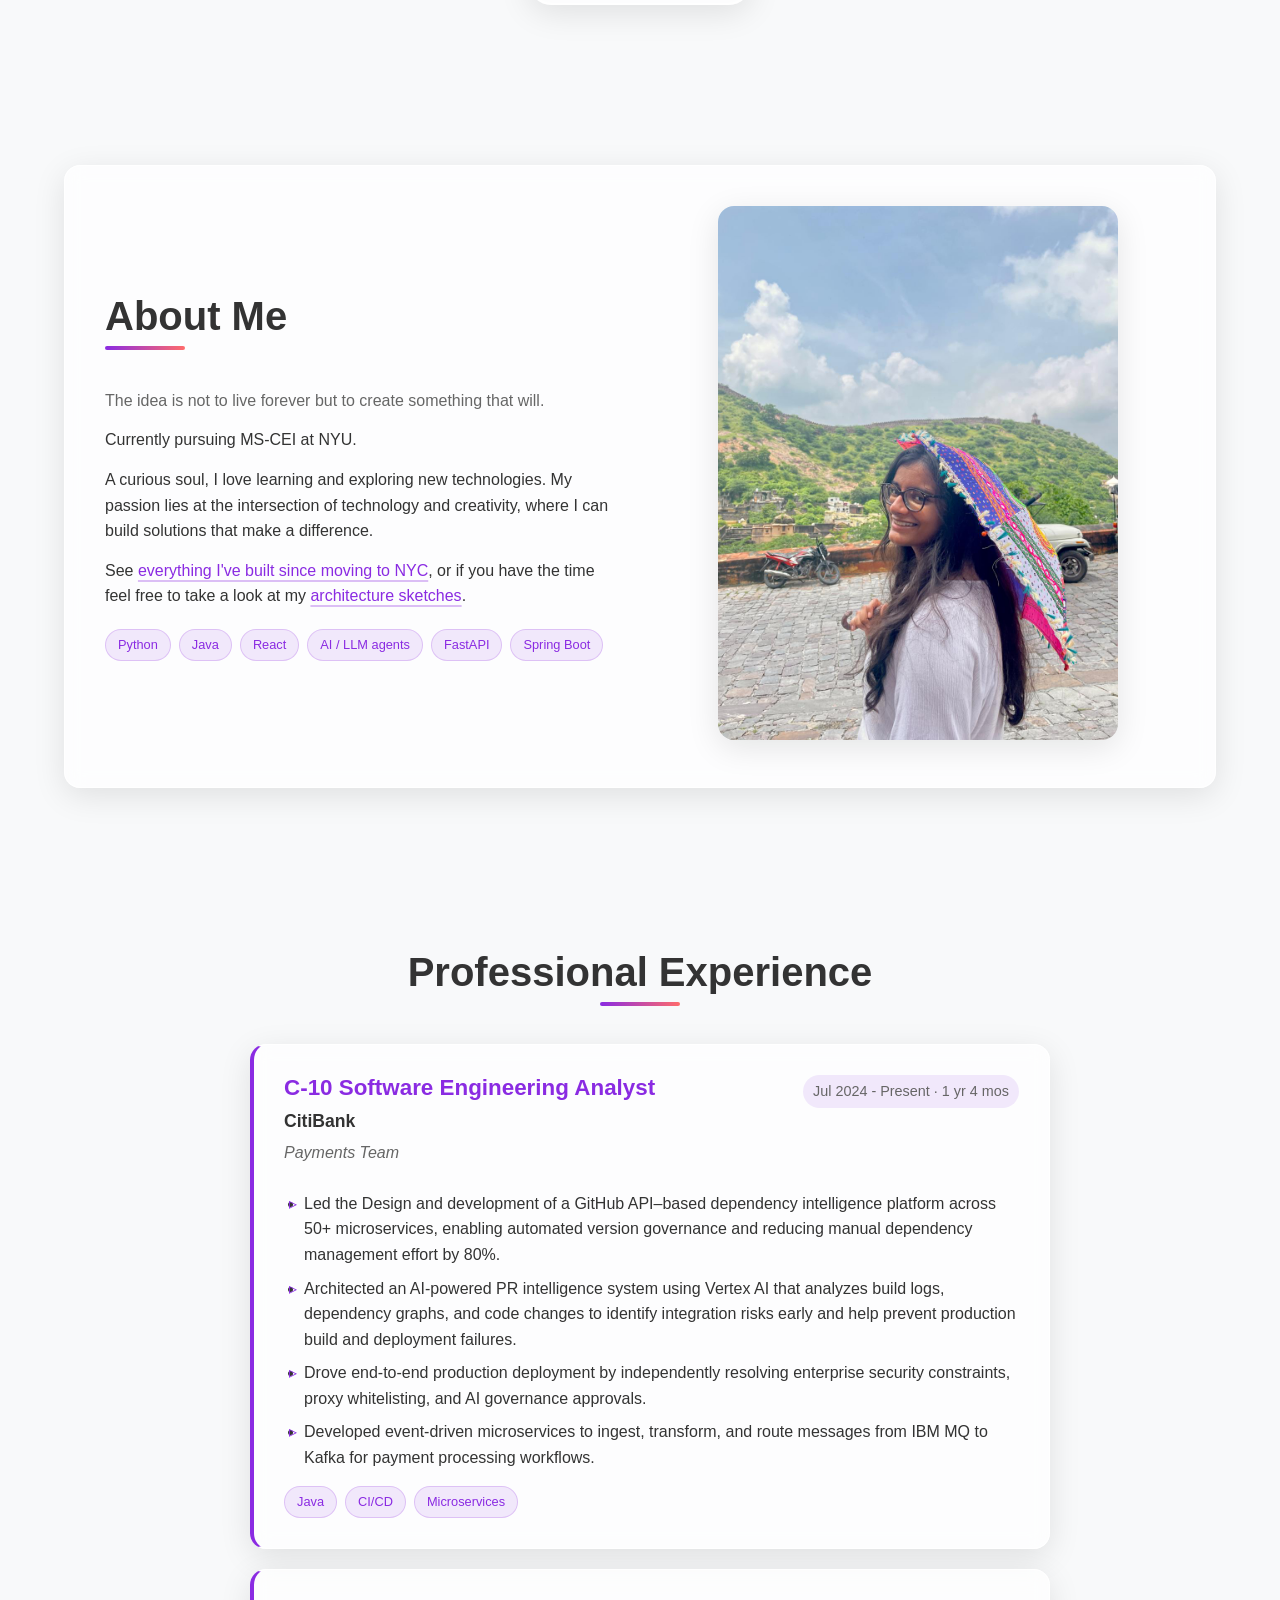
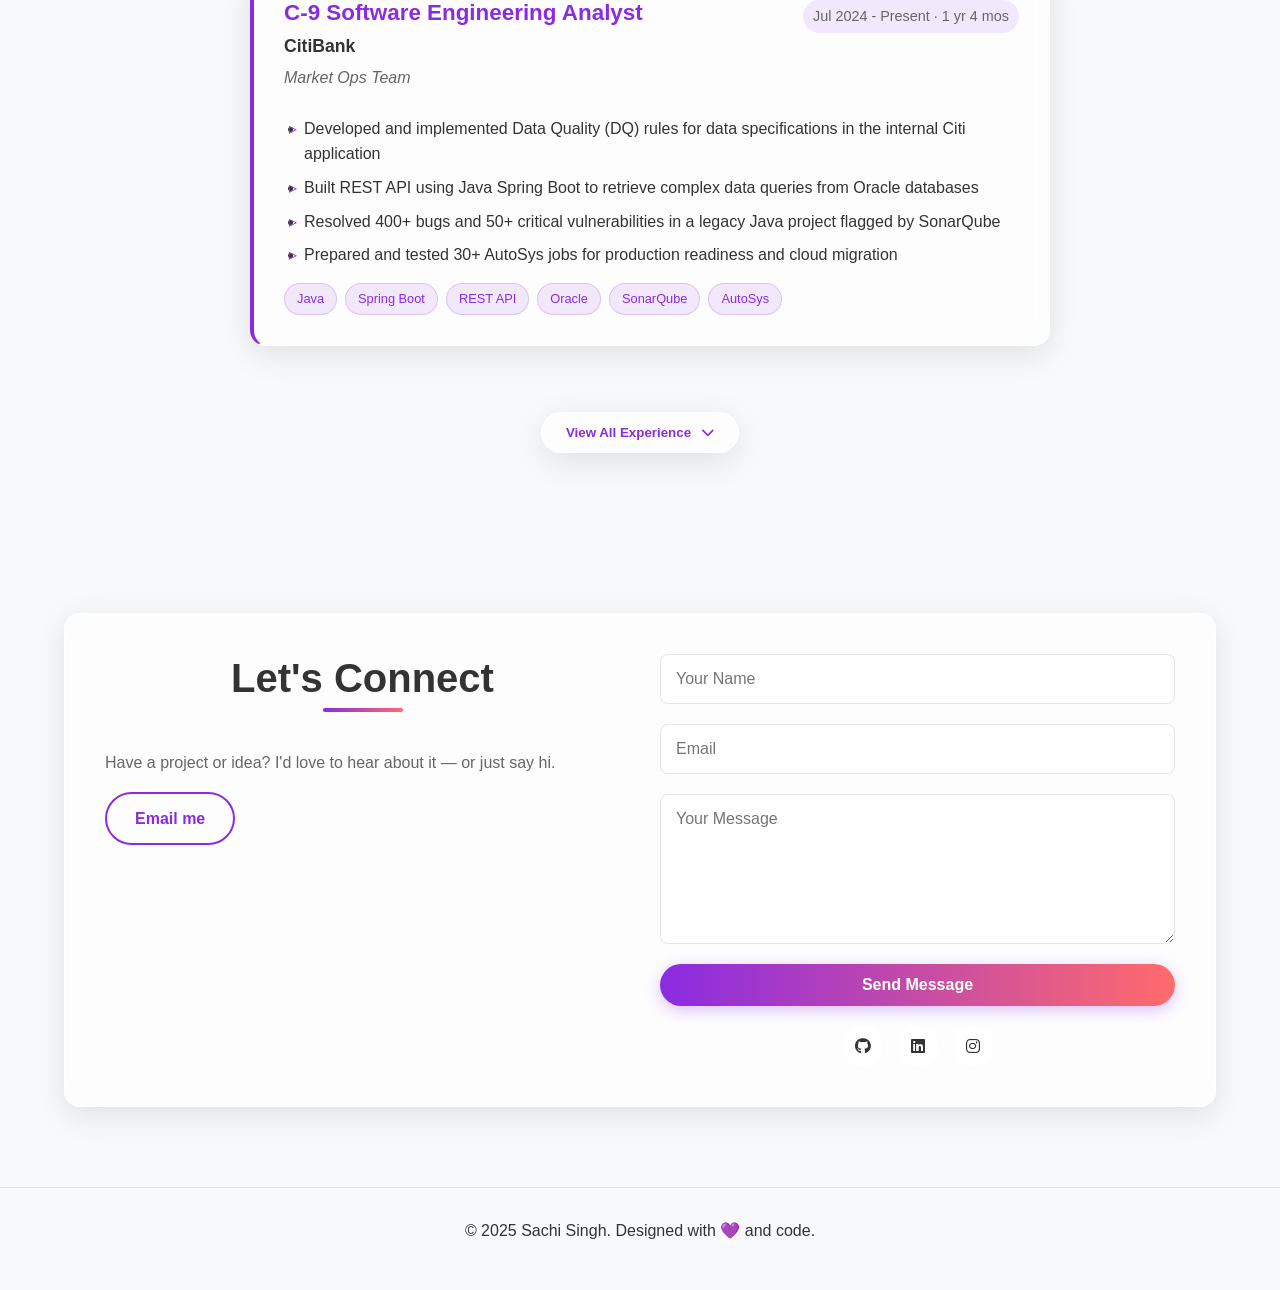
==== commit dd842eed: "About: softer sketches line, trim skills to six Co-Authored-By: Claude Opus 5.5 <noreply@anthropic.c" ====
--- a/index.html
+++ b/index.html
@@ -1101,9 +1101,9 @@
 
         <p class="about-more">
           See <a class="inline-link" href="https://ssachis.github.io/NYC-projects/" target="_blank" rel="noopener">everything I've built since moving to NYC</a>,
-          or take a look at my <a class="inline-link" href="art/gallery.html" target="_blank" rel="noopener">architecture sketches</a>.
+          or if you have the time feel free to take a look at my <a class="inline-link" href="art/gallery.html" target="_blank" rel="noopener">architecture sketches</a>.
         </p>
-        <div class="skills about-skills"><span class="skill-tag">Python</span><span class="skill-tag">Java</span><span class="skill-tag">React</span><span class="skill-tag">AI / LLM agents</span><span class="skill-tag">FastAPI</span><span class="skill-tag">Spring Boot</span><span class="skill-tag">WebRTC</span><span class="skill-tag">Figma</span></div>
+        <div class="skills about-skills"><span class="skill-tag">Python</span><span class="skill-tag">Java</span><span class="skill-tag">React</span><span class="skill-tag">AI / LLM agents</span><span class="skill-tag">FastAPI</span><span class="skill-tag">Spring Boot</span></div>
       </div>
 
       <div class="about-image">
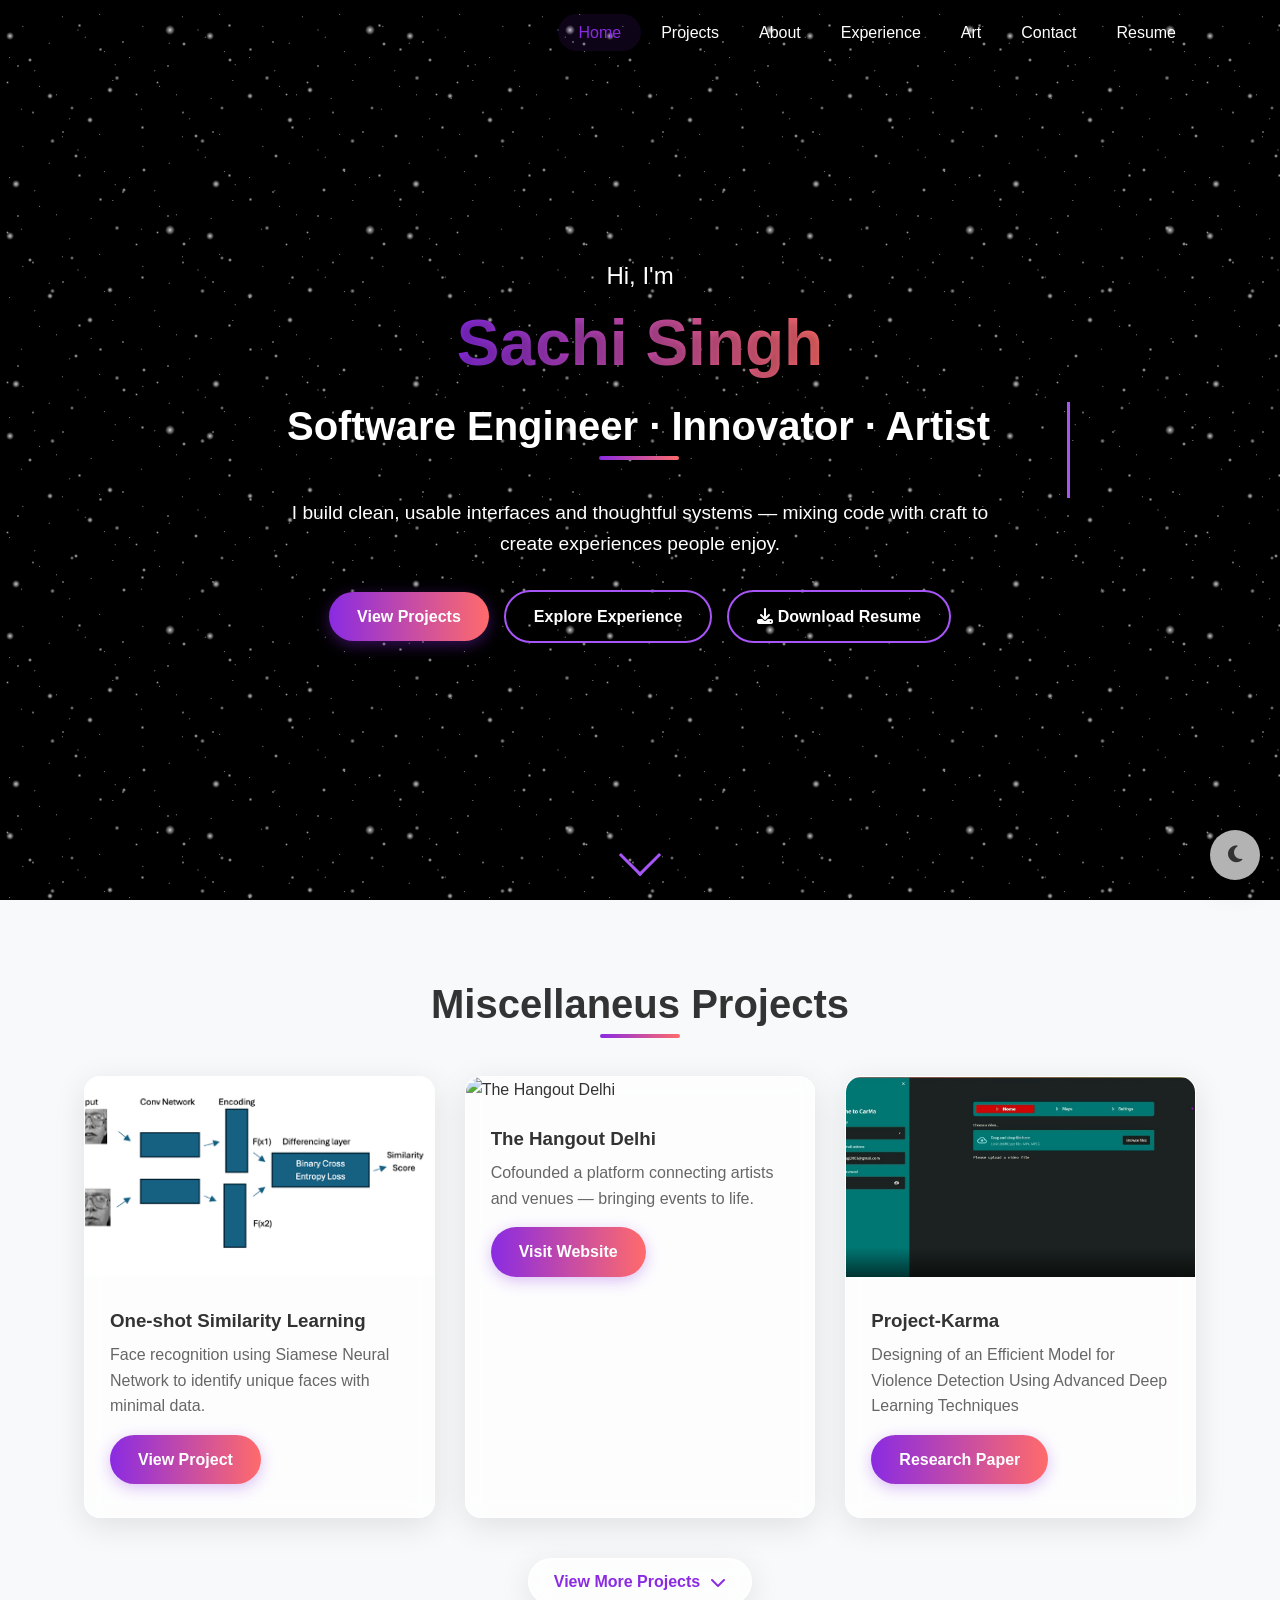
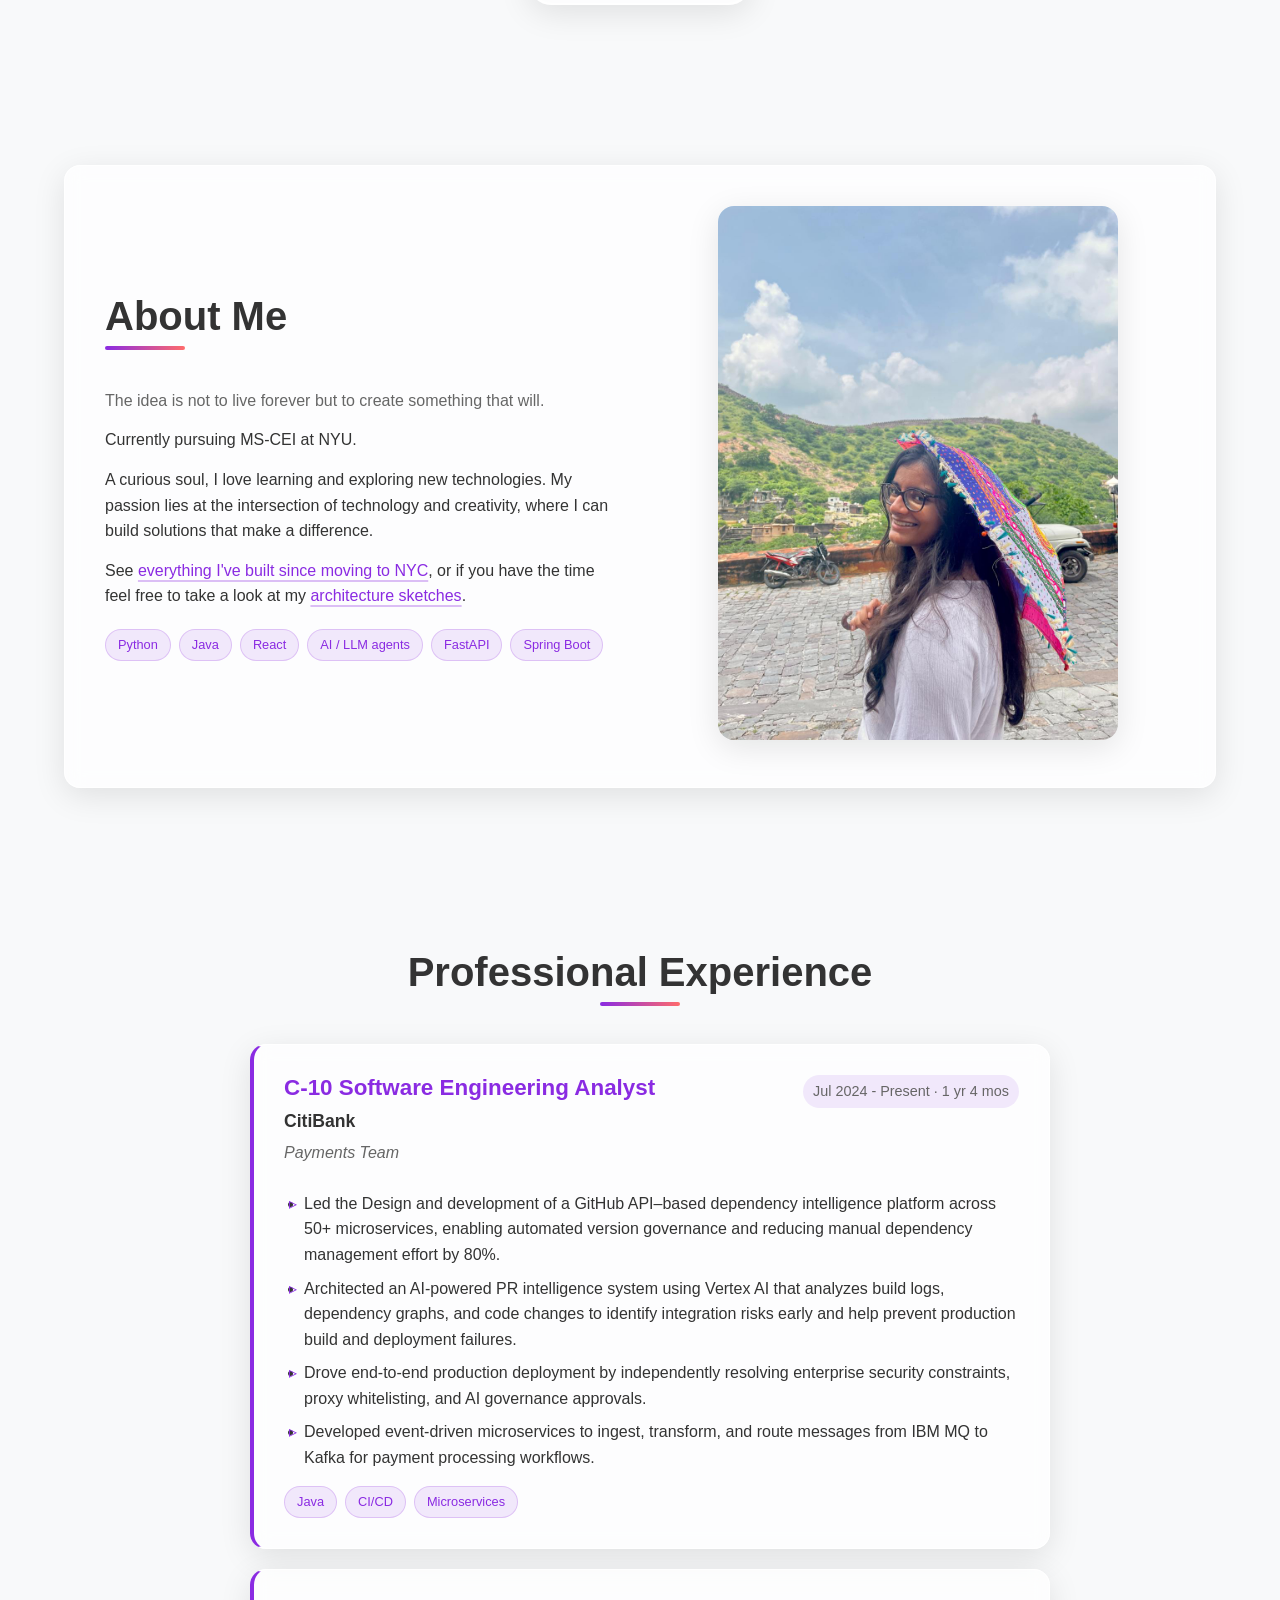
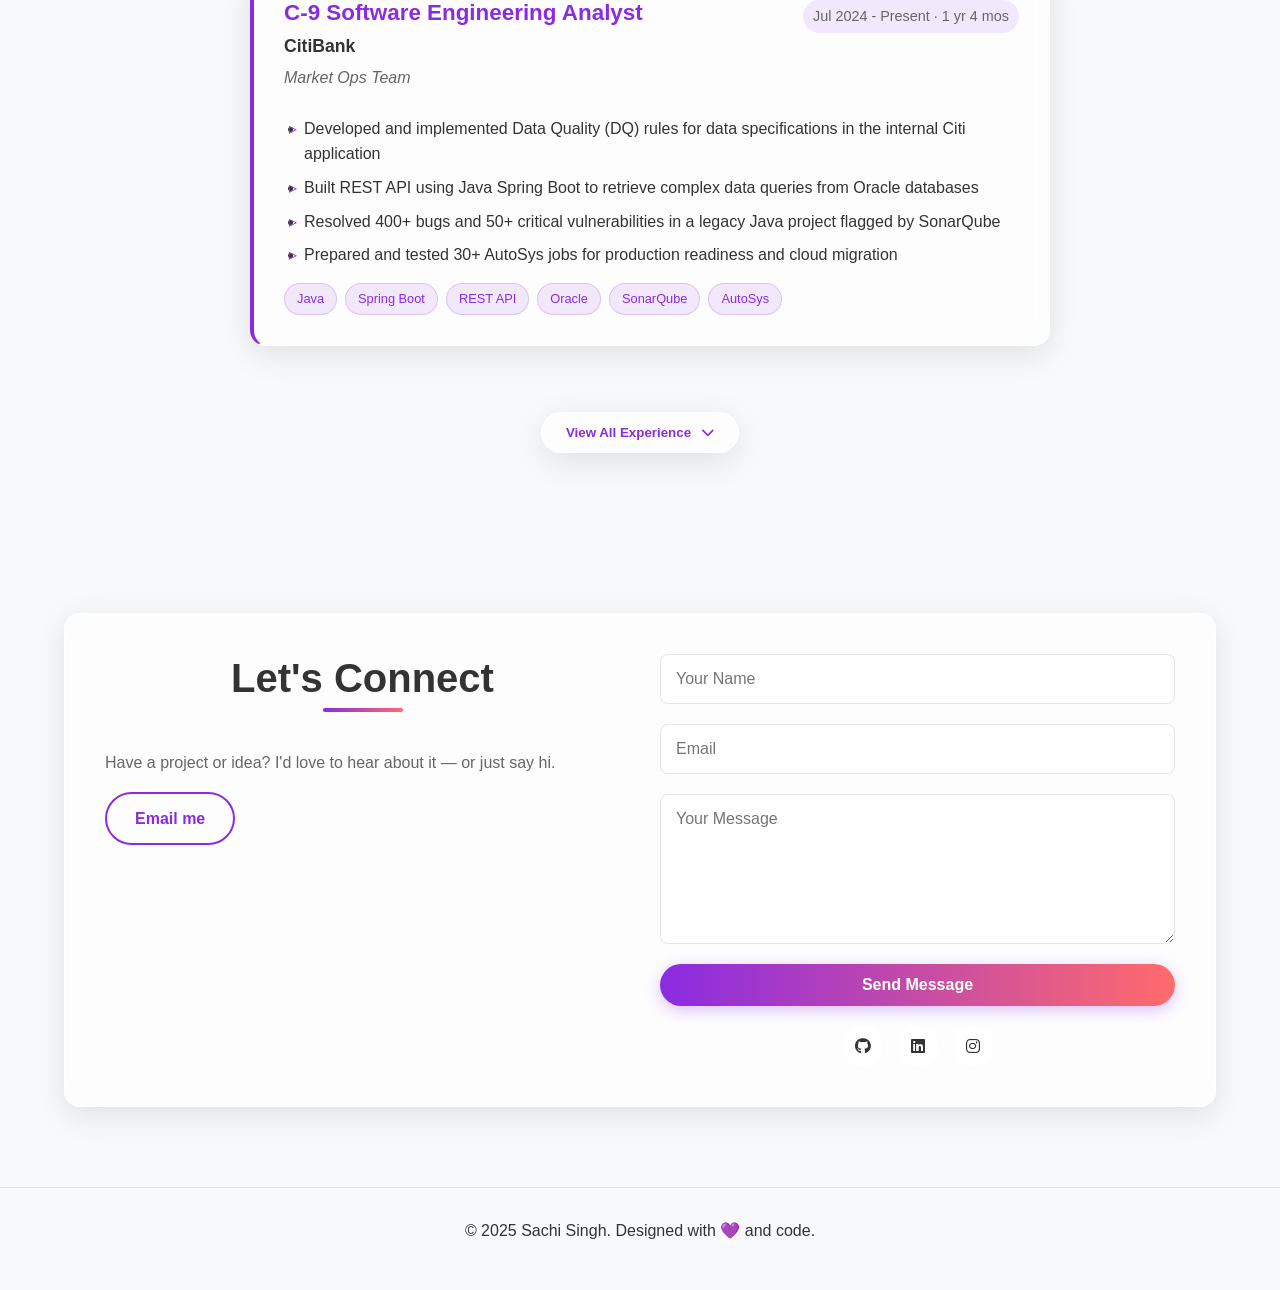
==== commit 0b7bbd6a: "Add Download Resume button and Resume nav link Co-Authored-By: Claude Opus 5.5 <noreply@anthropic.co" ====
--- a/index.html
+++ b/index.html
@@ -387,6 +387,7 @@
       
       .hero-actions {
         display: flex;
+        flex-wrap: wrap;
         gap: 15px;
         align-items: center;
         justify-content: center;
@@ -960,6 +961,7 @@
         <li role="none"><a role="menuitem" href="#experience" class="nav-link">Experience</a></li>
         <li role="none"><a role="menuitem" href="art/gallery.html" class="nav-link" target="_blank">Art</a></li>
         <li role="none"><a role="menuitem" href="#contact" class="nav-link">Contact</a></li>
+        <li role="none"><a role="menuitem" href="Sachi_Singh_Resume.pdf" class="nav-link" target="_blank" rel="noopener">Resume</a></li>
       </ul>
     </div>
   </nav>
@@ -983,6 +985,7 @@
       <div class="hero-actions">
         <a href="#projects" class="btn btn-primary glow">View Projects</a>
         <a href="#experience" class="btn btn-outline">Explore Experience</a>
+        <a href="Sachi_Singh_Resume.pdf" class="btn btn-outline" download="Sachi_Singh_Resume.pdf"><i class="fas fa-download" aria-hidden="true"></i> Download Resume</a>
       </div>
     </div>
 
